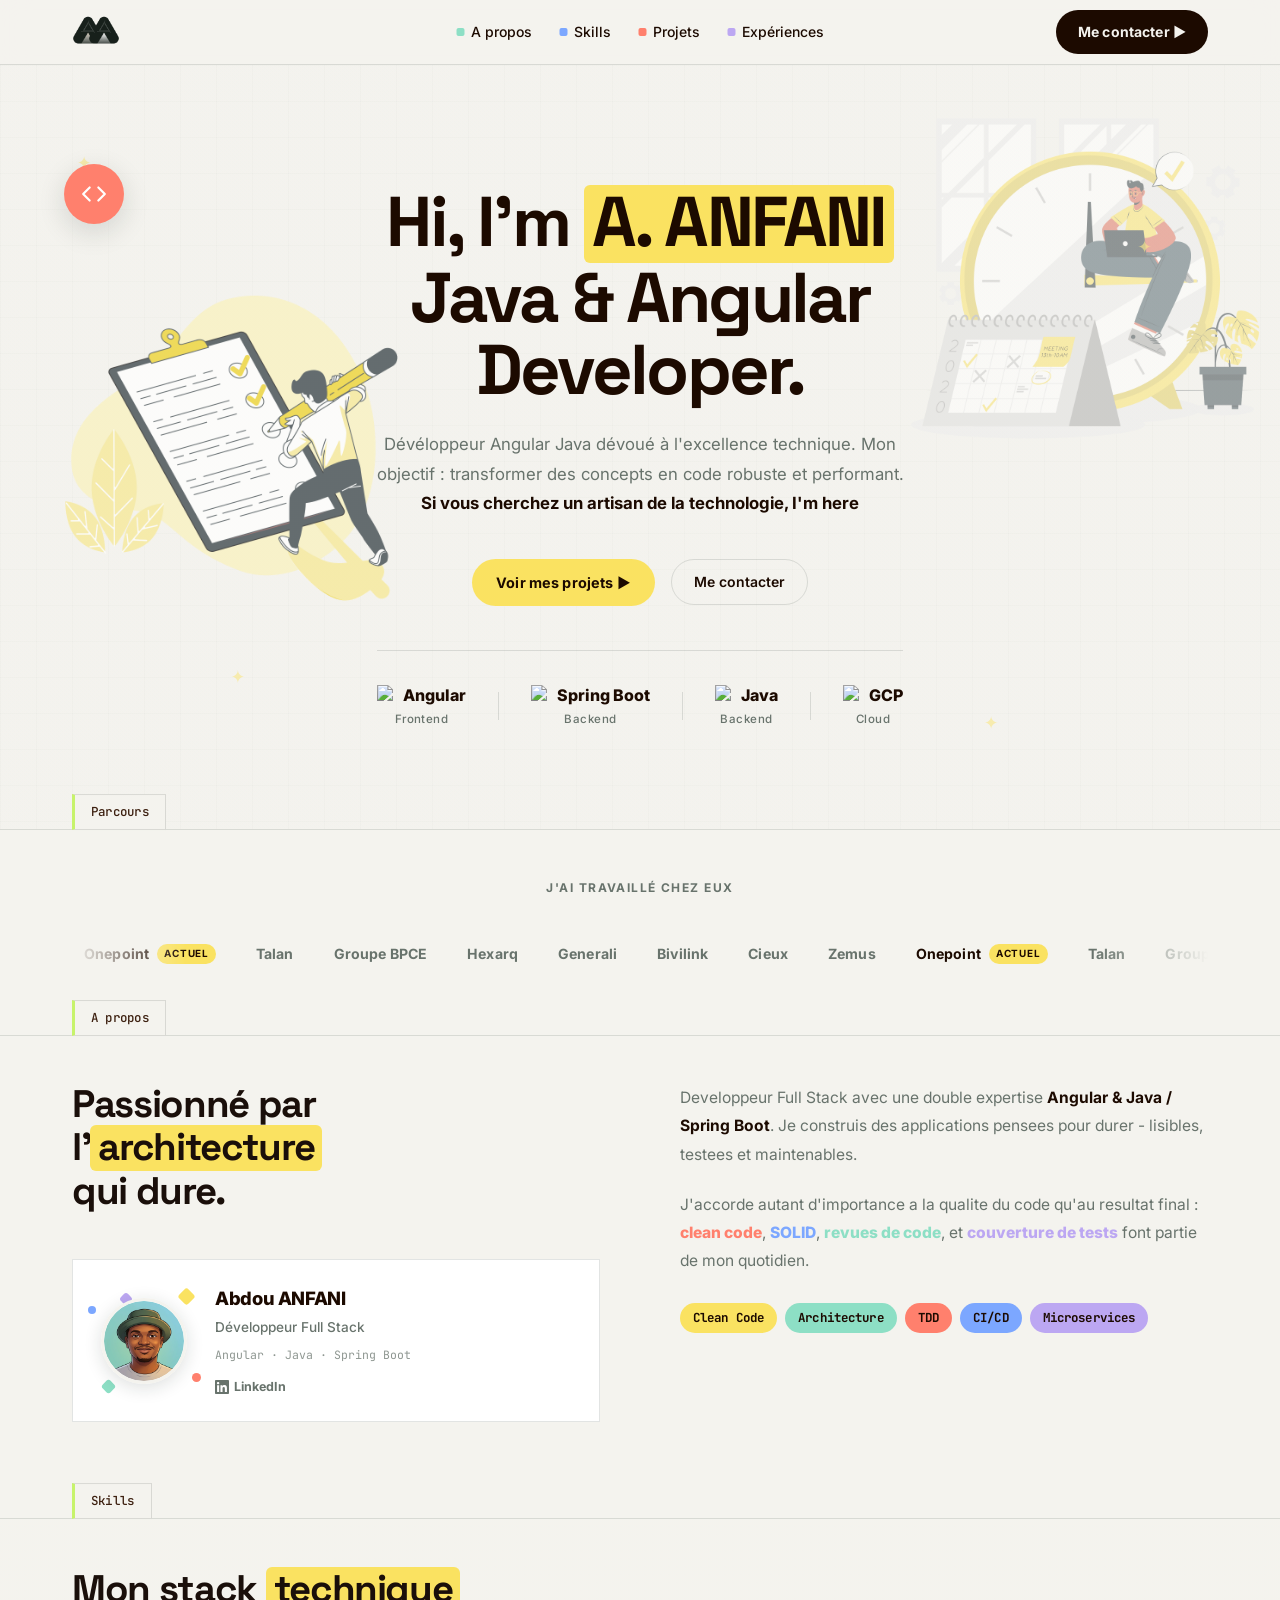
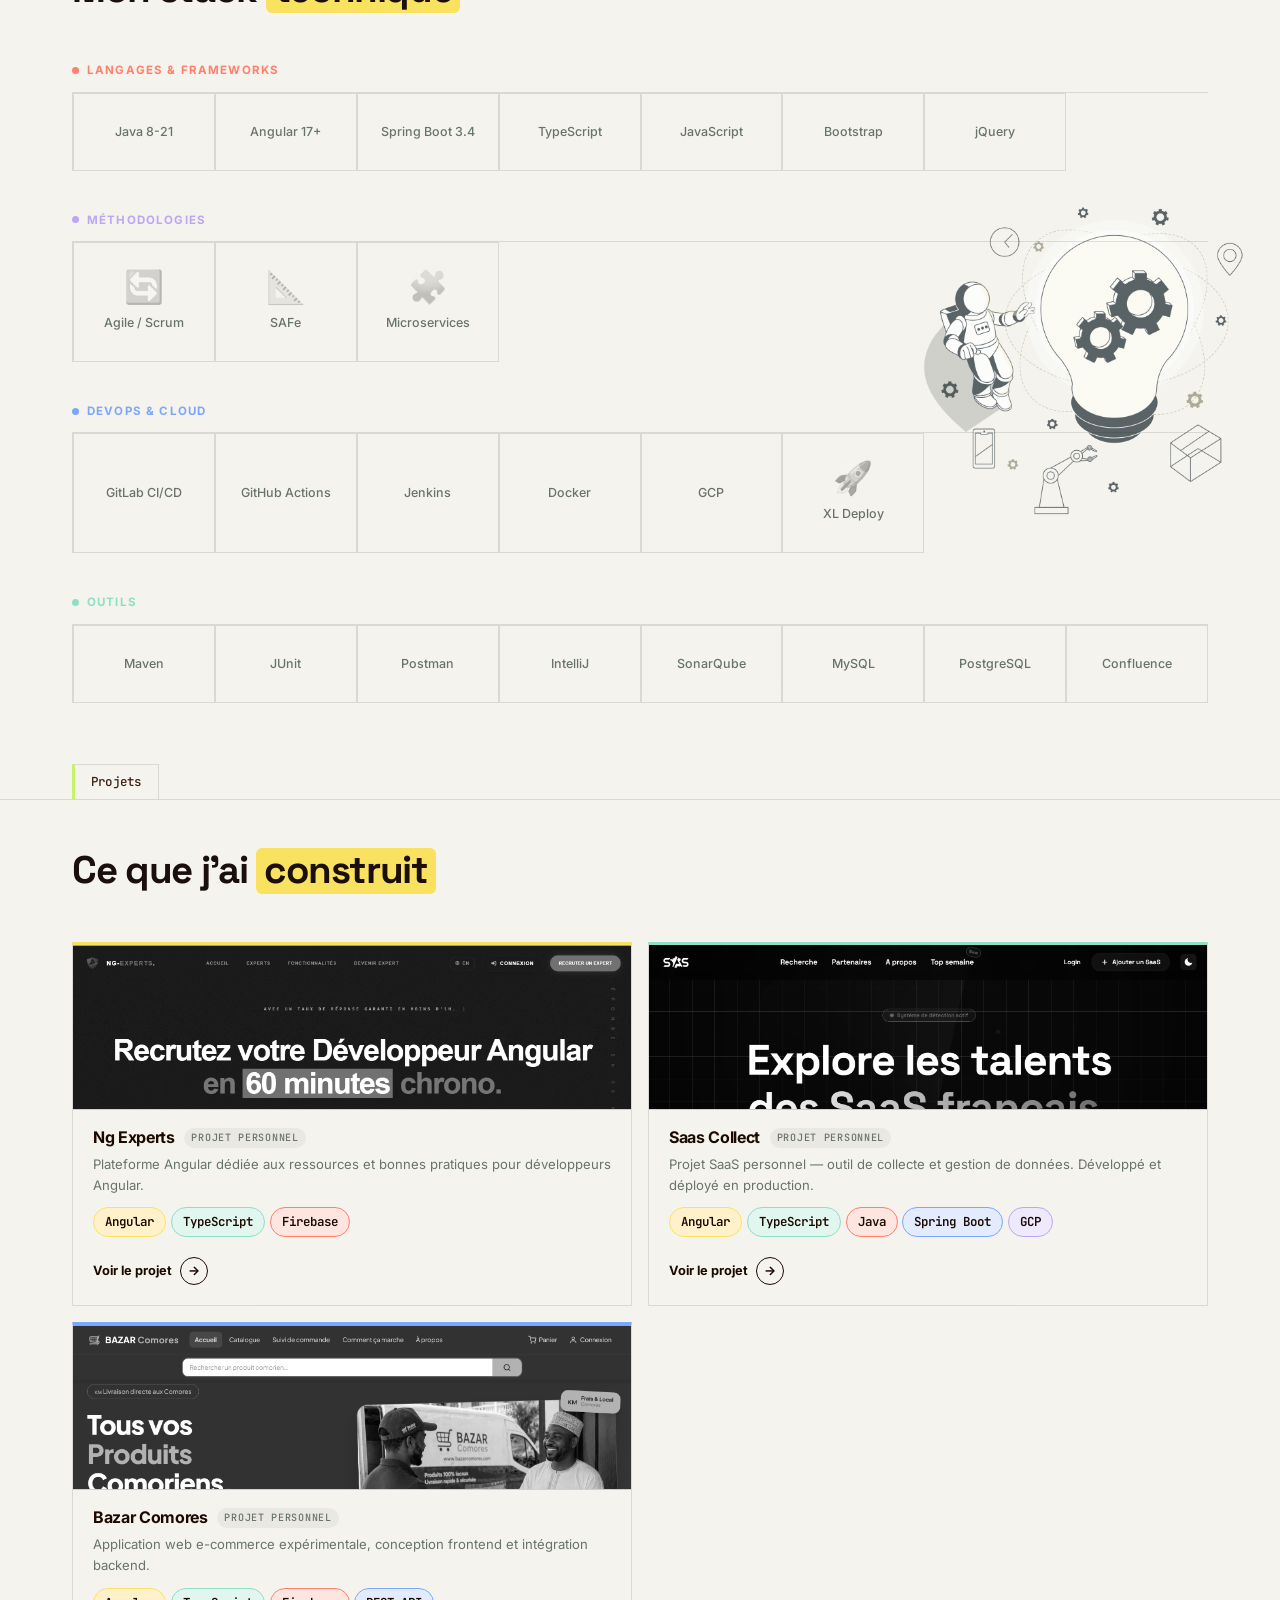
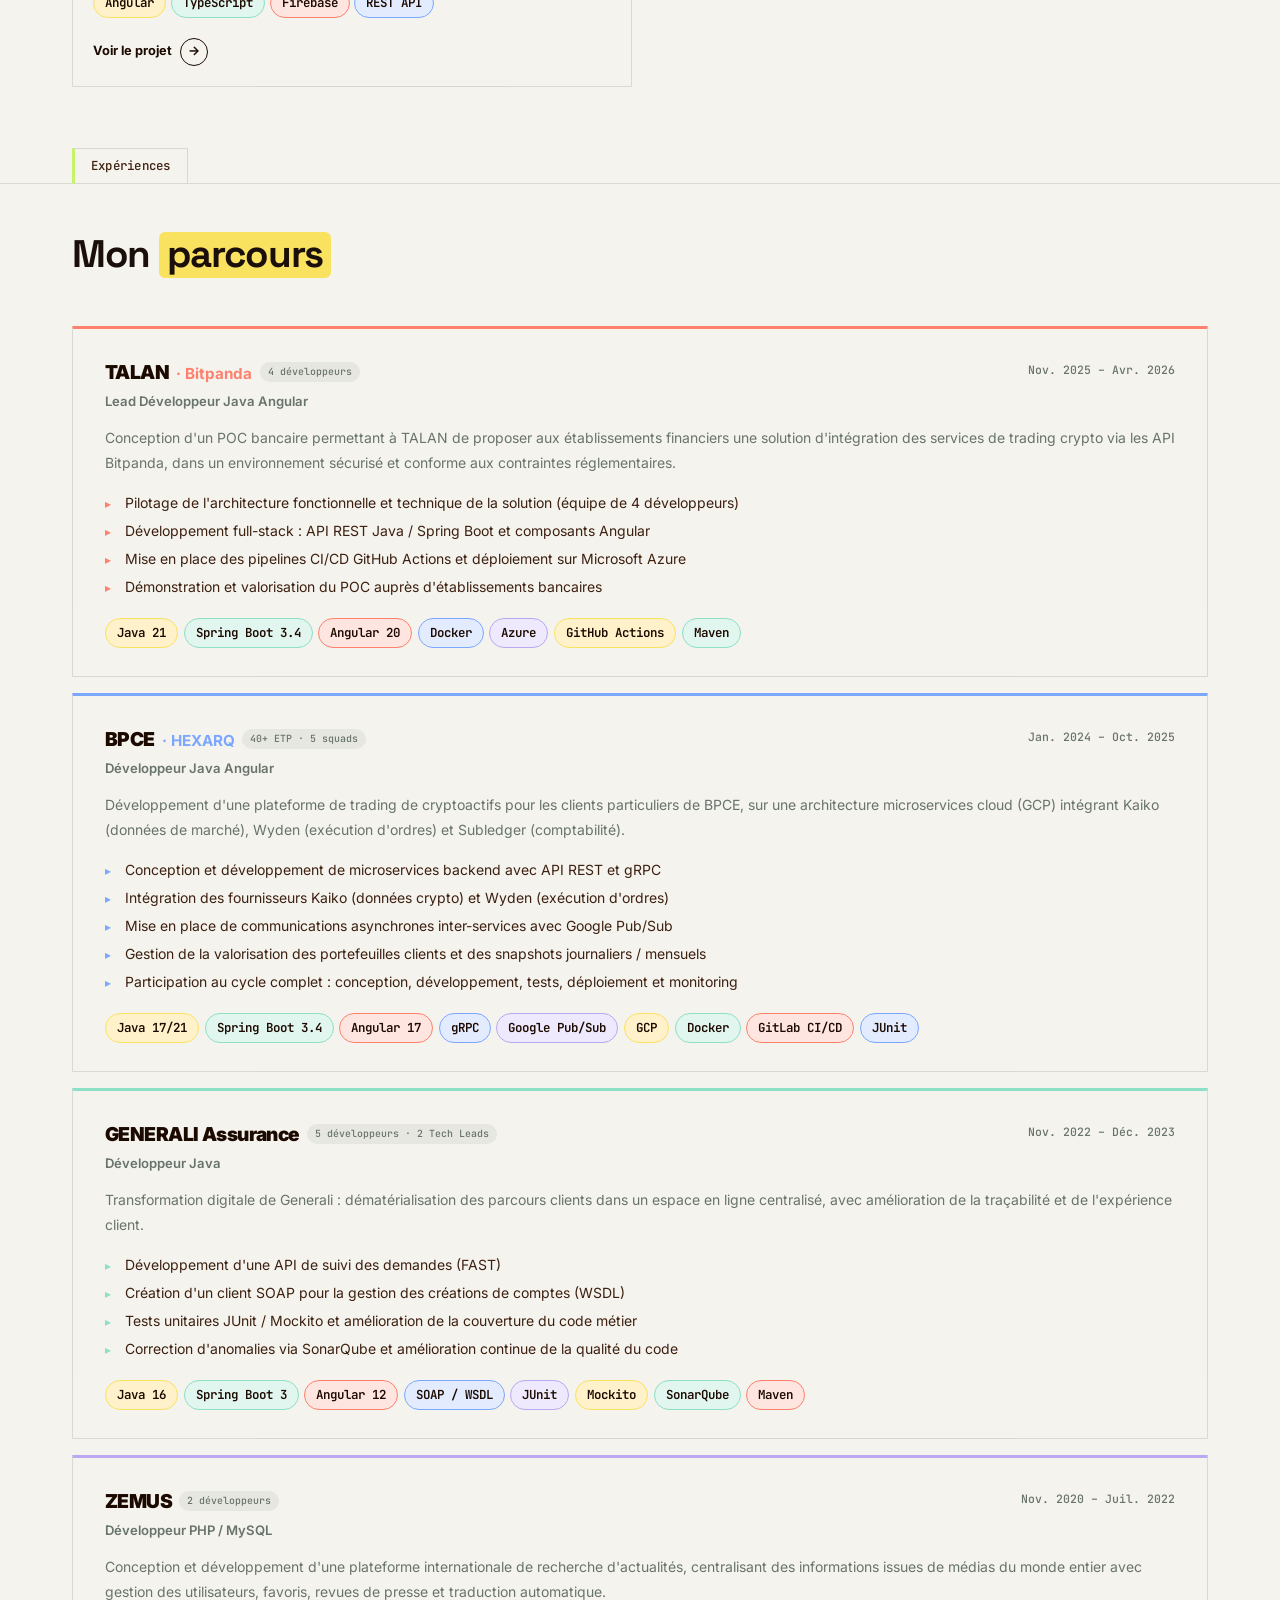
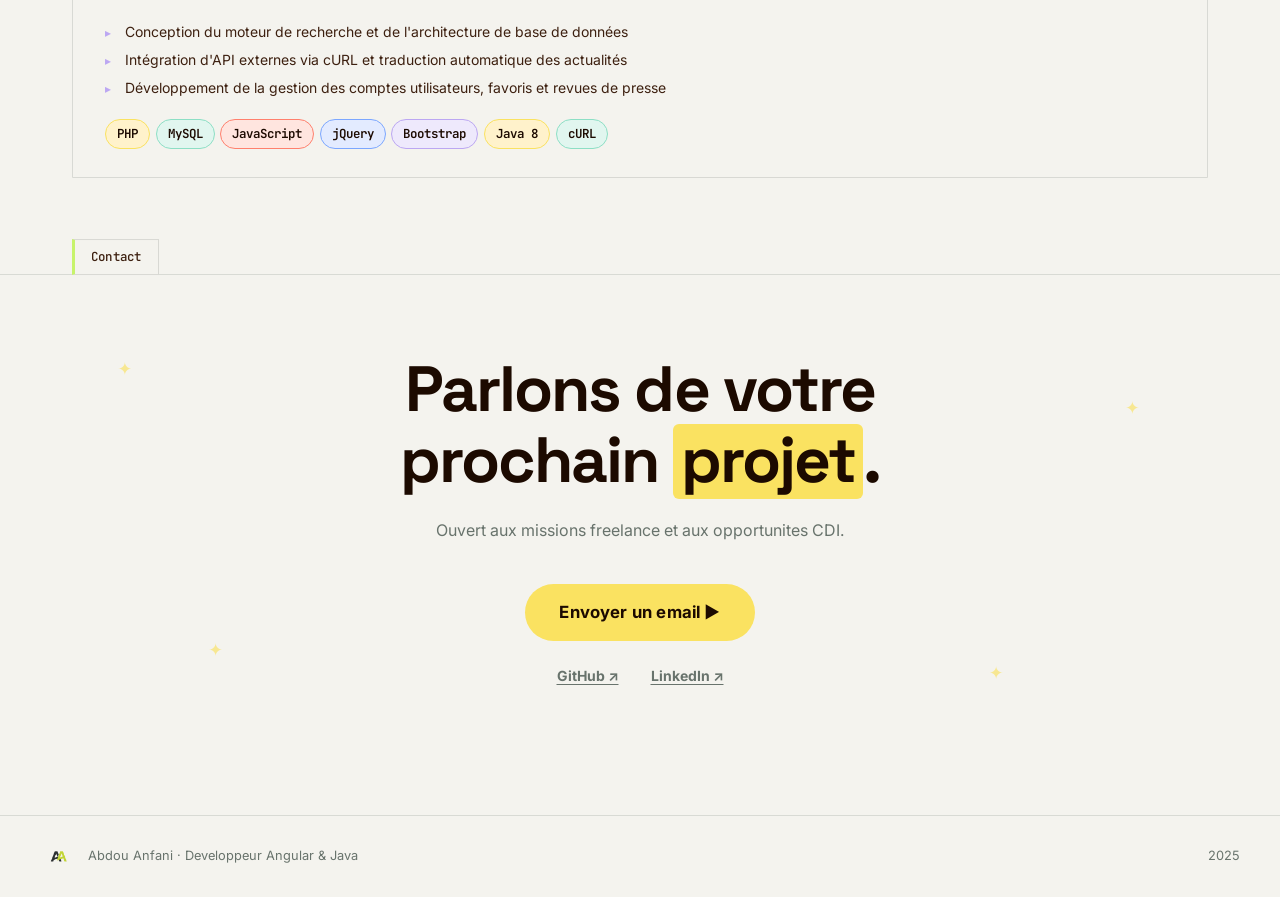
==== index.html @ e56b2817 "Initial commit" ====
﻿<!DOCTYPE html>
<html lang="fr">
<head>
  <meta charset="UTF-8" />
  <meta name="viewport" content="width=device-width, initial-scale=1.0" />
  <meta name="description" content="Abdou Anfani - Developpeur Full Stack Angular &amp; Java. Portfolio de projets et experiences." />
  <title>Abdou Anfani - Angular &amp; Java Developer</title>
  <link rel="preconnect" href="https://fonts.googleapis.com" />
  <link rel="preconnect" href="https://fonts.gstatic.com" crossorigin />
  <link href="https://fonts.googleapis.com/css2?family=Inter:wght@400;500;600;700&family=JetBrains+Mono:wght@400;500;700&family=Space+Grotesk:wght@400;500;600;700&display=swap" rel="stylesheet" />
  <link rel="stylesheet" href="src/styles.css" />
</head>
<body>

  <!-- PAGE LOADER -->
  <div id="page-loader" aria-hidden="true">
    <img src="assets/logo.png" alt="AA" class="loader-logo" />
    <div class="loader-bar"><span></span></div>
  </div>

  <!-- NAV -->
  <nav class="nav" id="nav">
    <div class="nav-inner">
      <a href="#hero" class="nav-logo" aria-label="Accueil">
        <img src="assets/logo.png" alt="AA" width="48" height="48" />
      </a>
      <ul class="nav-links">
        <li><span class="nav-dot" style="background:#8DDFC5"></span><a href="#about">A propos</a></li>
        <li><span class="nav-dot" style="background:#7CA7FF"></span><a href="#skills">Skills</a></li>
        <li><span class="nav-dot" style="background:#FF806D"></span><a href="#projects">Projets</a></li>
        <li><span class="nav-dot" style="background:#BCA7F2"></span><a href="#experience">Expériences</a></li>
      </ul>
      <a href="#contact" class="btn-dark nav-cta">Me contacter &#9654;</a>
    </div>
  </nav>

  <main>

    <!-- HERO -->
    <section class="hero" id="hero">
      <span class="diamond deco-d1">&#10022;</span>
      <span class="diamond deco-d2">&#10022;</span>
      <span class="diamond deco-d3">&#10022;</span>
      <span class="diamond deco-d4">&#10022;</span>

      <!-- Floating tech snippets -->
      <div class="hero-floats" aria-hidden="true">

        <div class="float-chip fc-pink fc-1">
          <svg viewBox="0 0 24 24" fill="none" stroke="currentColor" stroke-width="2" stroke-linecap="round" stroke-linejoin="round" aria-hidden="true"><polyline points="16 18 22 12 16 6"/><polyline points="8 6 2 12 8 18"/></svg>
        </div>

        <div class="float-chip fc-green fc-2">
          <svg viewBox="0 0 24 24" fill="none" stroke="currentColor" stroke-width="2" stroke-linecap="round" stroke-linejoin="round" aria-hidden="true"><rect x="2" y="2" width="20" height="8" rx="2"/><rect x="2" y="14" width="20" height="8" rx="2"/><line x1="6" y1="6" x2="6.01" y2="6"/><line x1="6" y1="18" x2="6.01" y2="18"/></svg>
        </div>

        <div class="float-chip fc-cyan fc-3">
          <svg viewBox="0 0 24 24" fill="none" stroke="currentColor" stroke-width="2" stroke-linecap="round" stroke-linejoin="round" aria-hidden="true"><path d="M18 10h-1.26A8 8 0 1 0 9 20h9a5 5 0 0 0 0-10z"/></svg>
        </div>

        <div class="float-chip fc-dark fc-4">
          <svg viewBox="0 0 24 24" fill="none" stroke="currentColor" stroke-width="2" stroke-linecap="round" stroke-linejoin="round" aria-hidden="true"><polyline points="4 17 10 11 4 5"/><line x1="12" y1="19" x2="20" y2="19"/></svg>
        </div>

        <div class="float-chip fc-peach fc-5">
          <svg viewBox="0 0 24 24" fill="none" stroke="currentColor" stroke-width="2" stroke-linecap="round" stroke-linejoin="round" aria-hidden="true"><ellipse cx="12" cy="5" rx="9" ry="3"/><path d="M21 12c0 1.66-4 3-9 3s-9-1.34-9-3"/><path d="M3 5v14c0 1.66 4 3 9 3s9-1.34 9-3V5"/></svg>
        </div>

        <div class="float-chip fc-yellow fc-6">
          <svg viewBox="0 0 24 24" fill="none" stroke="currentColor" stroke-width="2" stroke-linecap="round" stroke-linejoin="round" aria-hidden="true"><line x1="6" y1="3" x2="6" y2="15"/><circle cx="18" cy="6" r="3"/><circle cx="6" cy="18" r="3"/><path d="M18 9a9 9 0 0 1-9 9"/></svg>
        </div>

      </div>

      <div class="hero-inner">
        <div class="hero-text">
          <h1 class="hero-title">
            Hi, I'm <em class="highlight">A. ANFANI</em><br />
            Java & Angular Developer.
          </h1>
          <p class="hero-sub">
            Dévéloppeur Angular Java dévoué à l'excellence technique.
            Mon objectif : transformer des concepts en code robuste et performant.
            <strong>Si vous cherchez un artisan de la technologie, I'm here</strong>
          </p>
          <div class="hero-actions">
            <a href="#projects" class="btn-yellow">Voir mes projets &#9654;</a>
            <a href="#contact" class="btn-ghost">Me contacter</a>
          </div>
          <div class="hero-stats">
            <div class="stat">
              <span class="stat-num">
                <img src="https://cdn.jsdelivr.net/gh/devicons/devicon@latest/icons/angular/angular-original.svg" class="stat-icon" alt="Angular" />
                Angular
              </span>
              <span class="stat-label">Frontend</span>
            </div>
            <div class="stat-sep"></div>
            <div class="stat">
              <span class="stat-num">
                <img src="https://cdn.jsdelivr.net/gh/devicons/devicon@latest/icons/spring/spring-original.svg" class="stat-icon" alt="Spring Boot" />
                Spring Boot
              </span>
              <span class="stat-label">Backend</span>
            </div>
            <div class="stat-sep"></div>
            <div class="stat">
              <span class="stat-num">
                <img src="https://cdn.jsdelivr.net/gh/devicons/devicon@latest/icons/java/java-original.svg" class="stat-icon" alt="Java" />
                Java
              </span>
              <span class="stat-label">Backend</span>
            </div>
            <div class="stat-sep"></div>
            <div class="stat">
              <span class="stat-num">
                <img src="https://cdn.jsdelivr.net/gh/devicons/devicon@latest/icons/googlecloud/googlecloud-original.svg" class="stat-icon" alt="GCP" />
                GCP
              </span>
              <span class="stat-label">Cloud</span>
            </div>
          </div>
        </div>
      </div>
    </section>

    <!-- COMPANIES -->
    <section class="section companies-section" id="companies">
      <div class="section-inner">
        <div class="section-tab">Parcours</div>
        <p class="companies-label">J&apos;ai travaill&eacute; chez eux</p>
        <div class="marquee-track">
          <div class="marquee-inner">
            <!-- set 1 -->
            <a href="https://www.groupeonepoint.com/fr/" target="_blank" rel="noopener" class="company-logo-item company-current">
              <img src="https://t3.gstatic.com/faviconV2?client=SOCIAL&type=FAVICON&fallback_opts=TYPE,SIZE,URL&url=https://groupeonepoint.com&size=64" alt="" class="company-favicon" onerror="this.style.display='none'" />
              <span>Onepoint</span>
              <span class="company-badge">Actuel</span>
            </a>
            <a href="https://www.talan.com/" target="_blank" rel="noopener" class="company-logo-item">
              <img src="https://t3.gstatic.com/faviconV2?client=SOCIAL&type=FAVICON&fallback_opts=TYPE,SIZE,URL&url=https://talan.com&size=64" alt="" class="company-favicon" onerror="this.style.display='none'" />
              <span>Talan</span>
            </a>
            <a href="https://www.groupebpce.com/" target="_blank" rel="noopener" class="company-logo-item">
              <img src="https://t3.gstatic.com/faviconV2?client=SOCIAL&type=FAVICON&fallback_opts=TYPE,SIZE,URL&url=https://groupebpce.com&size=64" alt="" class="company-favicon" onerror="this.style.display='none'" />
              <span>Groupe BPCE</span>
            </a>
            <a href="https://www.hexarq.com/" target="_blank" rel="noopener" class="company-logo-item">
              <img src="https://t3.gstatic.com/faviconV2?client=SOCIAL&type=FAVICON&fallback_opts=TYPE,SIZE,URL&url=https://hexarq.com&size=64" alt="" class="company-favicon" onerror="this.style.display='none'" />
              <span>Hexarq</span>
            </a>
            <a href="https://www.generali.fr/" target="_blank" rel="noopener" class="company-logo-item">
              <img src="https://t3.gstatic.com/faviconV2?client=SOCIAL&type=FAVICON&fallback_opts=TYPE,SIZE,URL&url=https://generali.fr&size=64" alt="" class="company-favicon" onerror="this.style.display='none'" />
              <span>Generali</span>
            </a>
            <a href="https://www.bivilink.com/" target="_blank" rel="noopener" class="company-logo-item">
              <img src="https://t3.gstatic.com/faviconV2?client=SOCIAL&type=FAVICON&fallback_opts=TYPE,SIZE,URL&url=https://bivilink.com&size=64" alt="" class="company-favicon" onerror="this.style.display='none'" />
              <span>Bivilink</span>
            </a>
            <a href="https://www.cieux.org/" target="_blank" rel="noopener" class="company-logo-item">
              <img src="https://t3.gstatic.com/faviconV2?client=SOCIAL&type=FAVICON&fallback_opts=TYPE,SIZE,URL&url=https://cieux.org&size=64" alt="" class="company-favicon" onerror="this.style.display='none'" />
              <span>Cieux</span>
            </a>
            <a href="https://www.zemus.fr/" target="_blank" rel="noopener" class="company-logo-item">
              <img src="https://t3.gstatic.com/faviconV2?client=SOCIAL&type=FAVICON&fallback_opts=TYPE,SIZE,URL&url=https://zemus.fr&size=64" alt="" class="company-favicon" onerror="this.style.display='none'" />
              <span>Zemus</span>
            </a>
            <!-- set 2 (duplicate for seamless loop) -->
            <a href="https://www.groupeonepoint.com/fr/" target="_blank" rel="noopener" class="company-logo-item company-current" aria-hidden="true">
              <img src="https://t3.gstatic.com/faviconV2?client=SOCIAL&type=FAVICON&fallback_opts=TYPE,SIZE,URL&url=https://groupeonepoint.com&size=64" alt="" class="company-favicon" onerror="this.style.display='none'" />
              <span>Onepoint</span>
              <span class="company-badge">Actuel</span>
            </a>
            <a href="https://www.talan.com/" target="_blank" rel="noopener" class="company-logo-item" aria-hidden="true">
              <img src="https://t3.gstatic.com/faviconV2?client=SOCIAL&type=FAVICON&fallback_opts=TYPE,SIZE,URL&url=https://talan.com&size=64" alt="" class="company-favicon" onerror="this.style.display='none'" />
              <span>Talan</span>
            </a>
            <a href="https://www.groupebpce.com/" target="_blank" rel="noopener" class="company-logo-item" aria-hidden="true">
              <img src="https://t3.gstatic.com/faviconV2?client=SOCIAL&type=FAVICON&fallback_opts=TYPE,SIZE,URL&url=https://groupebpce.com&size=64" alt="" class="company-favicon" onerror="this.style.display='none'" />
              <span>Groupe BPCE</span>
            </a>
            <a href="https://www.hexarq.com/" target="_blank" rel="noopener" class="company-logo-item" aria-hidden="true">
              <img src="https://t3.gstatic.com/faviconV2?client=SOCIAL&type=FAVICON&fallback_opts=TYPE,SIZE,URL&url=https://hexarq.com&size=64" alt="" class="company-favicon" onerror="this.style.display='none'" />
              <span>Hexarq</span>
            </a>
            <a href="https://www.generali.fr/" target="_blank" rel="noopener" class="company-logo-item" aria-hidden="true">
              <img src="https://t3.gstatic.com/faviconV2?client=SOCIAL&type=FAVICON&fallback_opts=TYPE,SIZE,URL&url=https://generali.fr&size=64" alt="" class="company-favicon" onerror="this.style.display='none'" />
              <span>Generali</span>
            </a>
            <a href="https://www.bivilink.com/" target="_blank" rel="noopener" class="company-logo-item" aria-hidden="true">
              <img src="https://t3.gstatic.com/faviconV2?client=SOCIAL&type=FAVICON&fallback_opts=TYPE,SIZE,URL&url=https://bivilink.com&size=64" alt="" class="company-favicon" onerror="this.style.display='none'" />
              <span>Bivilink</span>
            </a>
            <a href="https://www.cieux.org/" target="_blank" rel="noopener" class="company-logo-item" aria-hidden="true">
              <img src="https://t3.gstatic.com/faviconV2?client=SOCIAL&type=FAVICON&fallback_opts=TYPE,SIZE,URL&url=https://cieux.org&size=64" alt="" class="company-favicon" onerror="this.style.display='none'" />
              <span>Cieux</span>
            </a>
            <a href="https://www.zemus.fr/" target="_blank" rel="noopener" class="company-logo-item" aria-hidden="true">
              <img src="https://t3.gstatic.com/faviconV2?client=SOCIAL&type=FAVICON&fallback_opts=TYPE,SIZE,URL&url=https://zemus.fr&size=64" alt="" class="company-favicon" onerror="this.style.display='none'" />
              <span>Zemus</span>
            </a>
          </div>
        </div>
      </div>
    </section>

    <!-- ABOUT -->
    <section class="section about-section" id="about">
      <div class="section-inner">
        <div class="section-tab">A propos</div>
        <div class="about-layout">
          <div class="about-left">
            <h2 class="section-title">
              Passionné par<br />
              l'<em class="highlight">architecture</em><br />
              qui dure.
            </h2>
            <div class="about-profile-card">
              <div class="about-avatar-wrap">
                <img src="assets/moi.png" alt="Abdou ANFANI" class="about-avatar" />
                <span class="apc-shape apc-s1"></span>
                <span class="apc-shape apc-s2"></span>
                <span class="apc-shape apc-s3"></span>
                <span class="apc-shape apc-s4"></span>
                <span class="apc-shape apc-s5"></span>
              </div>
              <div class="about-profile-info">
                <div class="about-profile-name">Abdou ANFANI</div>
                <div class="about-profile-role">Développeur Full Stack</div>
                <div class="about-profile-stack">Angular · Java · Spring Boot</div>
                <a href="https://www.linkedin.com/in/abdouanfani/" target="_blank" rel="noopener noreferrer" class="about-linkedin">
                  <svg xmlns="http://www.w3.org/2000/svg" viewBox="0 0 24 24" fill="currentColor" width="14" height="14" aria-hidden="true"><path d="M20.447 20.452h-3.554v-5.569c0-1.328-.027-3.037-1.852-3.037-1.853 0-2.136 1.445-2.136 2.939v5.667H9.351V9h3.414v1.561h.046c.477-.9 1.637-1.85 3.37-1.85 3.601 0 4.267 2.37 4.267 5.455v6.286zM5.337 7.433c-1.144 0-2.063-.926-2.063-2.065 0-1.138.92-2.063 2.063-2.063 1.14 0 2.064.925 2.064 2.063 0 1.139-.925 2.065-2.064 2.065zm1.782 13.019H3.555V9h3.564v11.452zM22.225 0H1.771C.792 0 0 .774 0 1.729v20.542C0 23.227.792 24 1.771 24h20.451C23.2 24 24 23.227 24 22.271V1.729C24 .774 23.2 0 22.222 0h.003z"/></svg>
                  LinkedIn
                </a>
              </div>
            </div>
          </div>
          <div class="about-right">
            <p>
              Developpeur Full Stack avec une double expertise <strong>Angular &amp; Java / Spring Boot</strong>.
              Je construis des applications pensees pour durer - lisibles, testees et maintenables.
            </p>
            <p>
              J'accorde autant d'importance a la qualite du code qu'au resultat final :
              <strong class="kw kw-pink">clean code</strong>,
              <strong class="kw kw-teal">SOLID</strong>,
              <strong class="kw kw-green">revues de code</strong>,
              et <strong class="kw kw-purple">couverture de tests</strong>
              font partie de mon quotidien.
            </p>
            <div class="about-tags">
              <span class="pill pill-yellow">Clean Code</span>
              <span class="pill pill-green">Architecture</span>
              <span class="pill pill-pink">TDD</span>
              <span class="pill pill-teal">CI/CD</span>
              <span class="pill pill-purple">Microservices</span>
            </div>
          </div>
        </div>
      </div>
    </section>

    <!-- SKILLS -->
    <section class="section skills-section" id="skills">
      <div class="section-inner">
        <div class="section-tab">Skills</div>
        <h2 class="section-title">Mon stack <em class="highlight">technique</em></h2>
        <div id="skills-grid" class="skills-grid">
          <!-- rendered by JS -->
        </div>
      </div>
    </section>

    <!-- PROJECTS -->
    <section class="section projects-section" id="projects">
      <div class="section-inner">
        <div class="section-tab">Projets</div>
        <h2 class="section-title">Ce que j'ai <em class="highlight">construit</em></h2>
        <div id="projects-grid" class="projects-grid">
          <!-- rendered by JS -->
        </div>
      </div>
    </section>

    <!-- EXPERIENCE -->
    <section class="section experience-section" id="experience">
      <div class="section-inner">
        <div class="section-tab">Expériences</div>
        <h2 class="section-title">Mon <em class="highlight">parcours</em></h2>
        <div id="experience-list" class="experience-list">
          <!-- rendered by JS -->
        </div>
      </div>
    </section>

    <!-- CONTACT -->
    <section class="section contact-section" id="contact">
      <div class="section-inner">
        <div class="section-tab">Contact</div>
        <div class="contact-inner">
          <span class="diamond cdeco-d1">&#10022;</span>
          <span class="diamond cdeco-d2">&#10022;</span>
          <span class="diamond cdeco-d3">&#10022;</span>
          <span class="diamond cdeco-d4">&#10022;</span>
          <h2 class="contact-title">
            Parlons de votre<br />
            prochain <em class="highlight">projet</em>.
          </h2>
          <p class="contact-sub">
            Ouvert aux missions freelance et aux opportunites CDI.
          </p>
          <a href="mailto:[votre@email.com]" class="btn-yellow btn-large">
            Envoyer un email &#9654;
          </a>
          <div class="contact-links">
            <a href="https://github.com/" target="_blank" rel="noopener noreferrer">GitHub &#8599;</a>
            <a href="https://linkedin.com/in/" target="_blank" rel="noopener noreferrer">LinkedIn &#8599;</a>
          </div>
        </div>
      </div>
    </section>

  </main>

  <!-- FOOTER -->
  <footer class="footer">
    <div class="footer-inner">
      <img src="assets/logoAA.png" alt="AA" width="36" height="36" />
      <span>Abdou Anfani &middot; Developpeur Angular &amp; Java</span>
      <span class="footer-year">2025</span>
    </div>
  </footer>

  <script src="src/main.js"></script>
</body>
</html>
---- src/styles.css ----
/* ============================================================
   PAGE LOADER
   ============================================================ */
#page-loader {
  position: fixed;
  inset: 0;
  background: #F4F3EE;
  display: flex;
  flex-direction: column;
  align-items: center;
  justify-content: center;
  gap: 2.5rem;
  z-index: 9999;
  transition: opacity 0.55s ease, visibility 0.55s ease;
}

#page-loader.hidden {
  opacity: 0;
  visibility: hidden;
  pointer-events: none;
}

.loader-logo {
  width: 80px;
  height: 80px;
  border-radius: 18px;
  animation: loaderPulse 1.4s ease-in-out infinite;
}

.loader-bar {
  width: 52px;
  height: 3px;
  background: rgba(23, 33, 27, 0.10);
  border-radius: 100px;
  overflow: hidden;
}

.loader-bar span {
  display: block;
  width: 50%;
  height: 100%;
  background: #FAE261;
  border-radius: 100px;
  animation: loaderSlide 1s ease-in-out infinite;
}

@keyframes loaderPulse {
  0%, 100% { transform: scale(1);    opacity: 1; }
  50%       { transform: scale(0.9); opacity: 0.6; }
}

@keyframes loaderSlide {
  0%   { transform: translateX(-100%); }
  100% { transform: translateX(300%); }
}

/* ============================================================
   DESIGN TOKENS
   ============================================================ */
:root {
  /* Base */
  --bg:            #F4F3EE;
  --bg-secondary:  #E9E8E2;
  --card:          #FFFFFF;

  /* Typography */
  /*
 --dark:          #17211B;
 --dark-mid:      #344039; */
  --dark:        #1C0A00;
  --dark-mid:    #3D2010;
 --text-mid:      #68736C;

 /* Brand */
  --primary:       #17211B;
  --accent:        #C7F36B;

  /* Accent palette (legacy names remapped to new hues) */
  --yellow:        #FAE261;
  --green:         #8DDFC5;
  --pink:          #FF806D;
  --teal:          #7CA7FF;
  --purple:        #BCA7F2;
  --orange:        #FFD66B;

  /* Creative accents */
  --blue:          #7CA7FF;
  --coral:         #FF806D;
  --lavender:      #BCA7F2;
  --mint:          #8DDFC5;
  --yellow-warm:   #FFD66B;

  /* Soft backgrounds */
  --blue-soft:     #E3EBFF;
  --coral-soft:    #FFE5DF;
  --lavender-soft: #EEE9FC;
  --mint-soft:     #E1F6EF;
  --yellow-soft:   #FFF2CB;

  --radius:        1px;
  --radius-sm:     8px;
  --radius-pill:   100px;

  --border:        rgba(23, 33, 27, 0.12);
  --shadow:        0 4px 20px rgba(23, 33, 27, 0.06);
  --shadow-lg:     0 16px 50px rgba(23, 33, 27, 0.12);

  --font-heading: 'Space Grotesk', system-ui, sans-serif;
  --font:          'Inter', system-ui, sans-serif;
  --mono:          'JetBrains Mono', 'Courier New', monospace;
}

/* ============================================================
   RESET
   ============================================================ */
*, *::before, *::after { box-sizing: border-box; margin: 0; padding: 0; }
html { scroll-behavior: smooth; }
ul   { list-style: none; }
a    { color: inherit; text-decoration: none; }
img  { display: block; max-width: 100%; }

body {
  font-family: var(--font);
  color: var(--dark);
  background-color: var(--bg);
  line-height: 1.6;
  overflow-x: hidden;
  -webkit-font-smoothing: antialiased;
}

/* ============================================================
   TYPOGRAPHY — FONT ROLES
   ============================================================ */
h1, h2, h3, h4, h5, h6 { font-family: var(--font-heading); }

code, kbd, pre, samp,
.section-tab, .pill, .skill-name, .tag,
.exp-tech, .project-tech { font-family: var(--mono); }

/* ============================================================
   TYPOGRAPHY HELPERS
   ============================================================ */
.highlight {
  font-style: normal;
  font-weight: 900;
  background: var(--yellow);
  padding: 2px 8px 4px;
  border-radius: 6px;
  display: inline-block;
  position: relative;
  cursor: default;
}

.hero-title .highlight::after {
  content: '';
  position: absolute;
  bottom: calc(100% + 14px);
  left: 50%;
  transform: translateX(-50%) translateY(12px);
  width: 75px;
  height: 75px;
  background-image: url('../assets/moi.png');
  background-size: cover;
  background-repeat: no-repeat;
  background-position: center;
  border-radius: 50%;
  opacity: 0;
  pointer-events: none;
  transition: opacity 0.3s ease, transform 0.3s ease;
  z-index: 100;
  box-shadow: 0 8px 24px rgba(23,33,27,0.18);
}

.hero-title .highlight:hover::after {
  opacity: 1;
  transform: translateX(-50%) translateY(0);
}

/* ============================================================
   BUTTONS
   ============================================================ */
.btn-dark {
  display: inline-flex;
  align-items: center;
  gap: 6px;
  background: var(--dark);
  color: var(--bg);
  font-family: var(--font);
  font-weight: 700;
  font-size: 0.875rem;
  padding: 11px 22px;
  border-radius: var(--radius-pill);
  border: none;
  cursor: pointer;
  transition: background 0.18s ease, transform 0.18s ease;
  white-space: nowrap;
  letter-spacing: 0.01em;
}
.btn-dark:hover { background: var(--dark-mid); transform: translateY(-1px); }
.btn-dark.btn-large { font-size: 1rem; padding: 14px 32px; }

.btn-ghost {
  display: inline-flex;
  align-items: center;
  gap: 6px;
  background: transparent;
  color: var(--dark);
  font-family: var(--font);
  font-weight: 600;
  font-size: 0.875rem;
  padding: 11px 22px;
  border-radius: var(--radius-pill);
  border: 1.5px solid var(--border);
  cursor: pointer;
  transition: border-color 0.18s ease, transform 0.18s ease;
}
.btn-ghost:hover { border-color: var(--dark); transform: translateY(-1px); }

.btn-yellow {
  display: inline-flex;
  align-items: center;
  gap: 6px;
  background: var(--yellow);
  color: var(--dark);
  font-family: var(--font);
  font-weight: 700;
  font-style: normal;
  font-size: 0.9rem;
  padding: 12px 24px;
  border-radius: var(--radius-pill);
  border: none;
  cursor: pointer;
  transition: filter 0.15s ease, transform 0.18s ease;
  white-space: nowrap;
  letter-spacing: 0.01em;
}
.btn-yellow:hover { filter: brightness(0.93); transform: translateY(-1px); }
.btn-yellow.btn-large { font-size: 1.05rem; padding: 15px 34px; }

/* ============================================================
   PILLS (tags)
   ============================================================ */
.pill {
  display: inline-block;
  font-size: 0.78rem;
  font-weight: 700;
  padding: 5px 13px;
  border-radius: var(--radius-pill);
  letter-spacing: 0.01em;
}
.pill-yellow  { background: var(--yellow); color: var(--dark); }
.pill-green   { background: var(--green);  color: var(--dark); }
.pill-pink    { background: var(--pink);   color: var(--dark); }
.pill-teal    { background: var(--teal);   color: var(--dark); }
.pill-purple  { background: var(--purple); color: var(--dark); }
.pill-orange  { background: var(--orange); color: var(--dark); }

/* small tech tags */
.skill-tag {
  display: inline-block;
  font-size: 0.78rem;
  font-weight: 600;
  padding: 4px 11px;
  border-radius: var(--radius-pill);
  background: rgba(23, 33, 27, 0.06);
  color: var(--dark);
  border: 1px solid transparent;
  transition: opacity 0.15s;
}
.skill-tag:hover { opacity: 0.75; }

.skill-tag:nth-child(5n+1) { background: var(--yellow-soft);    border-color: var(--yellow); }
.skill-tag:nth-child(5n+2) { background: var(--mint-soft);      border-color: var(--mint); }
.skill-tag:nth-child(5n+3) { background: var(--coral-soft);     border-color: var(--coral); }
.skill-tag:nth-child(5n+4) { background: var(--blue-soft);      border-color: var(--blue); }
.skill-tag:nth-child(5n+5) { background: var(--lavender-soft);  border-color: var(--lavender); }

.skill-item {
  display: inline-flex;
  align-items: center;
  gap: 7px;
  padding: 6px 13px 6px 9px;
  background: var(--bg);
  border: 1px solid var(--border);
  border-radius: var(--radius-pill);
  font-size: 0.82rem;
  font-weight: 600;
  color: var(--dark);
  white-space: nowrap;
  transition: transform 0.15s ease, box-shadow 0.15s ease, background 0.15s ease;
  cursor: default;
}
.skill-item:hover {
  transform: translateY(-2px);
  box-shadow: 0 4px 14px rgba(23,33,27,0.10);
  background: var(--card);
}
.skill-item img {
  width: 20px;
  height: 20px;
  display: block;
  flex-shrink: 0;
}
.skill-emoji {
  font-size: 1rem;
  line-height: 1;
}

/* ============================================================
   DIAMOND DECORATORS
   ============================================================ */
.diamond {
  position: absolute;
  color: var(--yellow);
  font-size: 1.1rem;
  opacity: 0.65;
  pointer-events: none;
  animation: diamondPulse 3s ease-in-out infinite;
}
.diamond:nth-child(2) { animation-delay: 0.6s; }
.diamond:nth-child(3) { animation-delay: 1.2s; }
.diamond:nth-child(4) { animation-delay: 1.8s; }

@keyframes diamondPulse {
  0%, 100% { opacity: 0.45; transform: scale(1); }
  50%       { opacity: 0.85; transform: scale(1.25); }
}

/* HERO diamonds */
.deco-d1 { top: 11%;  left: 6%; }
.deco-d2 { top: 22%;  right: 10%; }
.deco-d3 { bottom: 18%; left: 18%; }
.deco-d4 { bottom: 12%; right: 22%; }

/* CONTACT diamonds */
.cdeco-d1 { top: 8%;   left: 4%; }
.cdeco-d2 { top: 18%;  right: 6%; }
.cdeco-d3 { bottom: 14%; left: 12%; }
.cdeco-d4 { bottom: 8%;  right: 18%; }

/* ============================================================
   NAVIGATION
   ============================================================ */
.nav {
  position: sticky;
  top: 0;
  z-index: 200;
  background: rgba(244, 243, 238, 0.85);
  backdrop-filter: blur(14px);
  -webkit-backdrop-filter: blur(14px);
  border-bottom: 1px solid var(--border);
}

.nav-inner {
  max-width: 1200px;
  margin: 0 auto;
  padding: 0 2rem;
  height: 64px;
  display: flex;
  align-items: center;
  justify-content: space-between;
  position: relative;
}

.nav-logo img {
  border-radius: 9px;
}

.nav-links {
  display: flex;
  align-items: center;
  gap: 1.75rem;
  position: absolute;
  left: 50%;
  transform: translateX(-50%);
}
.nav-links li {
  display: flex;
  align-items: center;
  gap: 6px;
}
.nav-dot {
  display: inline-block;
  width: 8px;
  height: 8px;
  border-radius: 2px;
  flex-shrink: 0;
}
.nav-links a {
  font-size: 0.875rem;
  font-weight: 500;
  color: var(--dark);
  transition: opacity 0.15s;
}
.nav-links a:hover  { opacity: 0.55; }
.nav-links a.active { opacity: 1; font-weight: 700; }

/* ============================================================
   SECTION BASE
   ============================================================ */
.section-inner {
  max-width: 1200px;
  margin: 0 auto;
  padding: 3rem 2rem 0;
  position: relative;
}

.section {
  padding-bottom: 96px;
  border-top: 1px solid var(--border);
}

/* Section tab — floats above the section border line */
.section-tab {
  display: inline-block;
  font-family: var(--mono);
  font-size: 0.78rem;
  font-weight: 500;
  color: var(--dark-mid);
  border: 1px solid var(--border);
  border-left: 3px solid var(--accent);
  padding: 7px 16px;
  background: var(--bg);
  position: absolute;
  top: 0;
  left: 2rem;
  transform: translateY(-100%);
  z-index: 1;
  letter-spacing: 0.02em;
}

.section-title {
  font-size: clamp(1.6rem, 3vw, 2.4rem);
  font-weight: 900;
  line-height: 1.05;
  letter-spacing: -0.035em;
  color: #1A0F0A;
  margin-bottom: 3rem;
}

/* ============================================================
   HERO
   ============================================================ */
.hero {
  position: relative;
  padding: 120px 0 100px;
  overflow: hidden;
  background-image:
    linear-gradient(rgba(23, 33, 27, 0.028) 1px, transparent 1px),
    linear-gradient(90deg, rgba(23, 33, 27, 0.028) 1px, transparent 1px);
  background-size: 36px 36px, 36px 36px;
  background-position: 0 0, 0 0;
  background-repeat: repeat, repeat;
}

.hero::before {
  content: '';
  position: absolute;
  inset: 0;
  pointer-events: none;
  z-index: 0;
  background-image:
    linear-gradient(rgba(244, 243, 238, 0.3), rgba(244, 243, 238, 0.3)),
    url('../assets/illustration.png');
  background-size: auto, 380px;
  background-position: center, right 0% top 5%;
  background-repeat: no-repeat, no-repeat;
  opacity: 0;
  animation: illustrationFadeIn 1.5s ease forwards 2.6s;
}

.hero::after {
  content: '';
  position: absolute;
  inset: 0;
  pointer-events: none;
  z-index: 0;
  background-image:
    linear-gradient(rgba(244, 243, 238, 0.3), rgba(244, 243, 238, 0.3)),
    url('../assets/Checklist-bro.png');
  background-size: auto, 430px;
  background-position: center, left 2% center;
  background-repeat: no-repeat, no-repeat;
  opacity: 0;
  animation: illustrationFadeIn 1.5s ease forwards 3.2s;
}

@keyframes illustrationFadeIn {
  from { opacity: 0; }
  to   { opacity: 1; }
}

/* ---- Floating tech snippet chips ---- */
.hero-floats {
  position: absolute;
  inset: 0;
  pointer-events: none;
  z-index: 1;
}

.float-chip {
  position: absolute;
  display: inline-flex;
  align-items: center;
  justify-content: center;
  width: 60px;
  height: 60px;
  border-radius: 50%;
  box-shadow: 0 8px 28px rgba(23,33,27,0.14);
  border: none;
  opacity: 0;
}

.float-chip svg {
  width: 26px;
  height: 26px;
  flex-shrink: 0;
}

/* Color variants */
.fc-pink   { background: var(--coral);    color: #fff; }
.fc-green  { background: var(--mint);     color: var(--dark); }
.fc-cyan   { background: var(--blue);     color: #fff; }
.fc-dark   { background: var(--dark);     color: var(--accent); }
.fc-peach  { background: var(--lavender); color: var(--dark); }
.fc-yellow { background: var(--accent);   color: var(--dark); }


/* Chip positions */
.fc-1 { top: 13%;    left: 5%;   animation: floatA 4.2s ease-in-out infinite; }
.fc-2 { top: 10%;    right: 7%;  animation: floatB 5.1s ease-in-out infinite 0.6s; }
.fc-3 { top: 47%;    left: 2%;   animation: floatC 4.6s ease-in-out infinite 1.1s; }
.fc-4 { top: 44%;    right: 4%;  animation: floatA 5.4s ease-in-out infinite 0.9s; }
.fc-5 { bottom: 16%; left: 7%;   animation: floatB 4.1s ease-in-out infinite 1.6s; }
.fc-6 { bottom: 14%; right: 6%;  animation: floatC 4.9s ease-in-out infinite 0.4s; }


@keyframes floatA {
  0%, 100% { transform: translateY(0)    rotate(-1deg); }
  50%       { transform: translateY(-13px) rotate(1deg); }
}
@keyframes floatB {
  0%, 100% { transform: translateY(0)   rotate(1.5deg); }
  50%       { transform: translateY(-9px) rotate(-0.5deg); }
}
@keyframes floatC {
  0%,  100% { transform: translateY(0)   rotate(0deg); }
  40%        { transform: translateY(-7px)  rotate(-2deg); }
  70%        { transform: translateY(-11px) rotate(1deg); }
}

@media (max-width: 900px) { .hero-floats { display: none; } }

.hero-inner {
  max-width: 860px;
  margin: 0 auto;
  padding: 0 2rem;
  text-align: center;
  position: relative;
  z-index: 1;
}

.hero-illustration {
  width: 100%;
  max-width: 320px;
  margin: 0 auto 2rem;
  display: block;
  animation: illustrationFloat 5s ease-in-out infinite;
}

@keyframes illustrationFloat {
  0%, 100% { transform: translateY(0); }
  50%       { transform: translateY(-10px); }
}

.hero-label {
  display: inline-flex;
  align-items: center;
  gap: 8px;
  font-size: 0.8rem;
  font-weight: 600;
  color: var(--text-mid);
  background: var(--card);
  border: 1px solid var(--border);
  padding: 5px 14px;
  border-radius: var(--radius-pill);
  margin-bottom: 1.75rem;
}

.hero-title {
  font-size: clamp(2.8rem, 5.5vw, 4.8rem);
  font-weight: 700;
  line-height: 1.02;
  letter-spacing: -0.04em;
  color: var(--dark);
  margin-bottom: 1.5rem;
}

.hero-sub {
  font-size: 1.05rem;
  color: var(--text-mid);
  line-height: 1.75;
  margin-bottom: 2.5rem;
  max-width: 540px;
  margin-left: auto;
  margin-right: auto;
}
.hero-sub strong { color: var(--dark); font-weight: 700; }

.hero-actions {
  display: flex;
  align-items: center;
  justify-content: center;
  gap: 1rem;
  flex-wrap: wrap;
  margin-bottom: 2.75rem;
}

.hero-stats {
  display: inline-flex;
  align-items: center;
  gap: 2rem;
  padding-top: 2rem;
  border-top: 1px solid var(--border);
}
.stat { display: flex; flex-direction: column; gap: 2px; }
.stat-num   { font-size: 1rem; font-weight: 800; color: var(--dark); }
.stat-label { font-size: 0.72rem; color: var(--text-mid); font-weight: 500; letter-spacing: 0.04em; }
.stat-sep {
  width: 1px;
  height: 28px;
  background: var(--border);
  flex-shrink: 0;
}

.stat-num {
  position: relative;
  display: inline-flex;
  align-items: center;
  gap: 6px;
}

.stat-icon {
  width: 20px;
  height: 20px;
  display: block;
  flex-shrink: 0;
}

/* ============================================================
   ABOUT
   ============================================================ */
.about-layout {
  display: grid;
  grid-template-columns: 1fr 1fr;
  gap: 5rem;
  align-items: start;
}
.about-right p {
  color: var(--text-mid);
  line-height: 1.8;
  margin-bottom: 1.4rem;
  font-size: 0.975rem;
}
.about-right p strong { color: var(--dark); }
.about-tags {
  display: flex;
  flex-wrap: wrap;
  gap: 0.5rem;
  margin-top: 1.75rem;
}

/* ---- Profile card ---- */
.about-profile-card {
  display: flex;
  align-items: center;
  gap: 1.75rem;
  padding: 1.5rem 1.75rem;
  border: 1px solid var(--border);
  background: var(--card);
  margin-top: 2rem;
}

.about-avatar-wrap {
  position: relative;
  flex-shrink: 0;
  width: 86px;
  height: 86px;
}

.about-avatar {
  width: 86px;
  height: 86px;
  border-radius: 50%;
  object-fit: cover;
  object-position: center top;
  display: block;
  position: relative;
  z-index: 1;
  border: 3px solid var(--bg);
  box-shadow: 0 4px 18px rgba(23,33,27,0.14);
}

.apc-shape {
  position: absolute;
  z-index: 0;
  border-radius: 3px;
}

.apc-s1 {
  width: 13px; height: 13px;
  background: var(--yellow);
  transform: rotate(45deg);
  top: -8px; right: -6px;
  animation: apcBobA 3.2s ease-in-out infinite;
}
.apc-s2 {
  width: 9px; height: 9px;
  background: var(--pink);
  border-radius: 50%;
  bottom: 2px; right: -14px;
  animation: apcBobB 2.8s ease-in-out infinite 0.4s;
}
.apc-s3 {
  width: 11px; height: 11px;
  background: var(--green);
  transform: rotate(45deg);
  bottom: -8px; left: 2px;
  animation: apcBobA 3.6s ease-in-out infinite 0.8s;
}
.apc-s4 {
  width: 8px; height: 8px;
  background: var(--teal);
  border-radius: 50%;
  top: 8px; left: -13px;
  animation: apcBobB 3.0s ease-in-out infinite 1.2s;
}
.apc-s5 {
  width: 10px; height: 10px;
  background: var(--purple);
  transform: rotate(45deg);
  top: -4px; left: 20px;
  animation: apcBobA 4.0s ease-in-out infinite 0.6s;
}

@keyframes apcBobA {
  0%, 100% { transform: rotate(45deg) translateY(0); }
  50%       { transform: rotate(45deg) translateY(-5px); }
}
@keyframes apcBobB {
  0%, 100% { transform: translateY(0); }
  50%       { transform: translateY(-4px); }
}

.about-profile-info {
  display: flex;
  flex-direction: column;
  gap: 3px;
}
.about-profile-name {
  font-size: 1.15rem;
  font-weight: 800;
  color: var(--dark);
  letter-spacing: -0.02em;
}
.about-profile-role {
  font-size: 0.85rem;
  color: var(--text-mid);
  font-weight: 500;
}
.about-profile-stack {
  font-family: var(--mono);
  font-size: 0.72rem;
  color: var(--text-mid);
  margin-top: 4px;
  opacity: 0.75;
}
.kw {
  font-weight: 800;
}
.kw-pink   { color: var(--pink)   !important; }
.kw-teal   { color: var(--teal)   !important; }
.kw-green  { color: var(--green)  !important; }
.kw-purple { color: var(--purple) !important; }

.about-linkedin {
  display: inline-flex;
  align-items: center;
  gap: 5px;
  margin-top: 10px;
  font-size: 0.78rem;
  font-weight: 700;
  color: var(--text-mid);
  transition: color 0.2s ease;
}
.about-linkedin:hover { color: #0A66C2; }

/* ============================================================
   COMPANIES
   ============================================================ */
.companies-section {
  padding-bottom: 64px;
}

.companies-label {
  font-size: 0.75rem;
  font-weight: 700;
  text-transform: uppercase;
  letter-spacing: 0.12em;
  color: var(--text-mid);
  margin-bottom: 2.5rem;
  text-align: center;
}

.marquee-track {
  overflow: hidden;
  width: 100%;
  -webkit-mask-image: linear-gradient(to right, transparent 0%, black 10%, black 90%, transparent 100%);
  mask-image: linear-gradient(to right, transparent 0%, black 10%, black 90%, transparent 100%);
}

.marquee-inner {
  display: flex;
  gap: 1rem;
  width: max-content;
  animation: marqueeScroll 28s linear infinite;
}

.marquee-track:hover .marquee-inner {
  animation-play-state: paused;
}

@keyframes marqueeScroll {
  from { transform: translateX(0); }
  to   { transform: translateX(-50%); }
}

.company-logo-item {
  display: inline-flex;
  align-items: center;
  gap: 8px;
  padding: 6px 12px;
  font-size: 0.88rem;
  font-weight: 700;
  color: var(--text-mid);
  letter-spacing: 0.01em;
  transition: color 0.2s ease;
  text-decoration: none;
}
.company-logo-item:hover {
  color: var(--dark);
}

.company-current {
  color: var(--dark);
}
.company-badge {
  font-size: 0.62rem;
  font-weight: 700;
  text-transform: uppercase;
  letter-spacing: 0.08em;
  background: var(--yellow);
  color: var(--dark);
  padding: 2px 7px;
  border-radius: 100px;
  flex-shrink: 0;
}

.company-favicon {
  width: 18px;
  height: 18px;
  object-fit: contain;
  flex-shrink: 0;
  border-radius: 3px;
}

/* ============================================================
   SKILLS
   ============================================================ */
.skills-section {
  position: relative;
}

.skills-section::after {
  content: '';
  position: absolute;
  inset: 0;
  pointer-events: none;
  z-index: 0;
  background-image:
    linear-gradient(rgba(244, 243, 238, 0.25), rgba(244, 243, 238, 0.25)),
    url('../assets/Innovation-bro.png');
  background-size: auto, 340px;
  background-position: center, right 2% center;
  background-repeat: no-repeat, no-repeat;
  opacity: 0;
  animation: illustrationFadeIn 1.5s ease forwards 0.4s;
}

.skills-section .section-inner {
  position: relative;
  z-index: 1;
}

.skills-grid {
  display: flex;
  flex-direction: column;
  gap: 2.5rem;
}

.skills-card {
  background: transparent;
  border: none;
  border-radius: 0;
  padding: 0;
  transition: none;
}
.skills-card:hover {
  box-shadow: none;
  transform: none;
}

.skills-card-title {
  display: flex;
  align-items: center;
  gap: 8px;
  font-size: 0.72rem;
  font-weight: 700;
  text-transform: uppercase;
  letter-spacing: 0.1em;
  color: var(--text-mid);
  margin-bottom: 0.75rem;
}

.skills-tags {
  display: grid;
  grid-template-columns: repeat(auto-fill, minmax(130px, 1fr));
  border-left: 1px solid var(--border);
  border-top: 1px solid var(--border);
}

.skill-item {
  display: flex;
  flex-direction: column;
  align-items: center;
  justify-content: center;
  gap: 10px;
  padding: 28px 12px;
  border-right: 1px solid var(--border);
  border-bottom: 1px solid var(--border);
  border-radius: 0;
  font-size: 0.78rem;
  font-weight: 500;
  color: var(--text-mid);
  background: transparent;
  white-space: normal;
  text-align: center;
  cursor: default;
  transition: background 0.2s ease, color 0.2s ease;
}
.skill-item:hover {
  background: var(--card);
  color: var(--dark);
  transform: none;
  box-shadow: none;
}
.skill-item img {
  width: 42px;
  height: 42px;
  display: block;
  flex-shrink: 0;
  filter: grayscale(1) opacity(0.45);
  transition: filter 0.3s ease;
}
.skill-item:hover img {
  filter: grayscale(0) opacity(1);
}
.skill-emoji {
  font-size: 2rem;
  line-height: 1;
  filter: grayscale(1) opacity(0.45);
  transition: filter 0.3s ease;
}
.skill-item:hover .skill-emoji {
  filter: grayscale(0) opacity(1);
}

/* ============================================================
   PROJECTS
   ============================================================ */
.projects-grid {
  display: grid;
  grid-template-columns: repeat(2, 1fr);
  gap: 1rem;
}

@media (max-width: 580px) {
  .projects-grid { grid-template-columns: 1fr; }
}

.project-card {
  background: transparent;
  border: 1px solid var(--border);
  border-top: 3px solid transparent;
  border-radius: var(--radius);
  overflow: hidden;
  display: flex;
  flex-direction: column;
  transition: box-shadow 0.2s ease, border-color 0.2s ease;
}
.project-card:hover {
  box-shadow: var(--shadow);
  border-color: rgba(23, 33, 27, 0.22);
}

.projects-grid .project-card:nth-child(1) { border-top-color: var(--yellow); }
.projects-grid .project-card:nth-child(2) { border-top-color: var(--green); }
.projects-grid .project-card:nth-child(3) { border-top-color: var(--teal); }
.projects-grid .project-card:nth-child(4) { border-top-color: var(--pink); }
.projects-grid .project-card:nth-child(5) { border-top-color: var(--purple); }

.project-thumb-wrap {
  overflow: hidden;
  border-bottom: 1px solid var(--border);
  height: 165px;
  background: var(--bg-secondary);
  flex-shrink: 0;
}

.project-thumb {
  width: 100%;
  height: 100%;
  object-fit: cover;
  object-position: center top;
  display: block;
  filter: grayscale(100%);
  transition: transform 0.4s ease, filter 0.4s ease;
}
.project-card:hover .project-thumb {
  transform: scale(1.05);
  filter: grayscale(0%);
}

.project-body {
  padding: 1.1rem 1.25rem 1.25rem;
  flex: 1;
  display: flex;
  flex-direction: column;
  gap: 0.4rem;
}

.project-header {
  display: flex;
  align-items: center;
  gap: 0.6rem;
  flex-wrap: wrap;
}

.project-name {
  font-size: 1rem;
  font-weight: 700;
  letter-spacing: -0.02em;
  color: var(--dark);
  line-height: 1.2;
}

.project-type {
  font-family: var(--mono);
  font-size: 0.63rem;
  font-weight: 500;
  text-transform: uppercase;
  letter-spacing: 0.07em;
  color: var(--text-mid);
  background: var(--bg-secondary);
  padding: 2px 7px;
  border-radius: var(--radius-pill);
  white-space: nowrap;
}

.project-summary {
  font-size: 0.82rem;
  color: var(--text-mid);
  line-height: 1.6;
  margin: 0;
  flex: 1;
  display: -webkit-box;
  -webkit-line-clamp: 2;
  -webkit-box-orient: vertical;
  overflow: hidden;
}

.project-tech {
  display: flex;
  flex-wrap: wrap;
  gap: 0.3rem;
  margin-top: 0.3rem;
}

.project-link {
  display: inline-flex;
  align-items: center;
  gap: 8px;
  font-size: 0.8rem;
  font-weight: 700;
  color: var(--dark);
  margin-top: 0.85rem;
  width: fit-content;
}

.project-link-arrow {
  width: 28px;
  height: 28px;
  border-radius: 50%;
  border: 1.5px solid var(--dark);
  position: relative;
  overflow: hidden;
  flex-shrink: 0;
  color: transparent;
  transition: background 0.2s ease, border-color 0.2s ease;
}
.project-link-arrow::before,
.project-link-arrow::after {
  content: '\2192';
  position: absolute;
  inset: 0;
  display: flex;
  align-items: center;
  justify-content: center;
  font-size: 0.8rem;
  color: var(--dark);
  transition: transform 0.28s cubic-bezier(0.4, 0, 0.2, 1);
}
.project-link-arrow::before {
  transform: translateX(0);
}
.project-link-arrow::after {
  transform: translateX(-110%);
}
.project-link:hover .project-link-arrow {
  background: var(--yellow);
  border-color: var(--yellow);
}
.project-link:hover .project-link-arrow::before {
  transform: translateX(110%);
}
.project-link:hover .project-link-arrow::after {
  transform: translateX(0);
}

/* ============================================================
   EXPERIENCE
   ============================================================ */
.experience-list {
  display: flex;
  flex-direction: column;
  gap: 1rem;
}

.exp-card {
  background: transparent;
  border: 1px solid var(--border);
  border-top: 3px solid var(--exp-accent, var(--border));
  border-radius: var(--radius);
  padding: 1.75rem 2rem;
  transition: box-shadow 0.2s ease;
}
.exp-card:hover { box-shadow: var(--shadow); }

.exp-header {
  display: flex;
  justify-content: space-between;
  align-items: flex-start;
  gap: 1.5rem;
  margin-bottom: 0.9rem;
}

.exp-meta { flex: 1; min-width: 0; }

.exp-company-row {
  display: flex;
  align-items: baseline;
  flex-wrap: wrap;
  gap: 0.45rem;
  margin-bottom: 0.2rem;
}

.exp-company-name {
  font-size: 1.2rem;
  font-weight: 900;
  color: var(--dark);
  letter-spacing: -0.03em;
}

.exp-client {
  font-size: 0.95rem;
  font-weight: 700;
  color: var(--exp-accent, var(--text-mid));
}

.exp-team-badge {
  font-family: var(--mono);
  font-size: 0.62rem;
  font-weight: 500;
  color: var(--text-mid);
  background: rgba(23, 33, 27, 0.06);
  padding: 2px 8px;
  border-radius: var(--radius-pill);
  white-space: nowrap;
  align-self: center;
}

.exp-role {
  font-size: 0.82rem;
  font-weight: 600;
  color: var(--text-mid);
}

.exp-dates {
  flex-shrink: 0;
  font-family: var(--mono);
  font-size: 0.72rem;
  font-weight: 500;
  color: var(--text-mid);
  white-space: nowrap;
  padding-top: 4px;
}

.exp-context {
  font-size: 0.875rem;
  color: var(--text-mid);
  line-height: 1.75;
  margin-bottom: 1rem;
}

.exp-achievements {
  margin-bottom: 1.25rem;
}
.exp-achievements li {
  font-size: 0.875rem;
  color: var(--dark-mid);
  line-height: 1.65;
  padding-left: 1.25rem;
  position: relative;
  margin-bottom: 0.3rem;
}
.exp-achievements li::before {
  content: '▸';
  position: absolute;
  left: 0;
  color: var(--exp-accent, var(--yellow));
  font-size: 0.75rem;
  top: 3px;
}

.exp-tech {
  display: flex;
  flex-wrap: wrap;
  gap: 0.35rem;
}

/* ============================================================
   CONTACT
   ============================================================ */

.contact-inner {
  position: relative;
  text-align: center;
  padding-top: 2rem;
  padding-bottom: 2rem;
}

.contact-title {
  font-size: clamp(2.5rem, 5vw, 4.2rem);
  font-weight: 700;
  line-height: 1.08;
  letter-spacing: -0.03em;
  color: var(--dark);
  margin-bottom: 1.2rem;
}

.contact-sub {
  font-size: 1rem;
  color: var(--text-mid);
  margin-bottom: 2.5rem;
}

.contact-links {
  display: flex;
  justify-content: center;
  gap: 2rem;
  margin-top: 1.5rem;
}
.contact-links a {
  font-size: 0.875rem;
  font-weight: 700;
  color: var(--text-mid);
  text-decoration: underline;
  text-underline-offset: 3px;
  transition: color 0.15s;
}
.contact-links a:hover { color: var(--dark); }

/* ============================================================
   FOOTER
   ============================================================ */
.footer {
  border-top: 1px solid var(--border);
  padding: 1.4rem 2rem;
}
.footer-inner {
  max-width: 1200px;
  margin: 0 auto;
  display: flex;
  align-items: center;
  gap: 0.75rem;
  font-size: 0.8rem;
  color: var(--text-mid);
}
.footer-inner img { border-radius: 7px; }
.footer-year { margin-left: auto; }

/* ============================================================
   RESPONSIVE
   ============================================================ */
@media (max-width: 960px) {
  .hero-inner {
    grid-template-columns: 1fr;
    gap: 3rem;
  }
  .hero-visual { display: none; }

  .about-layout {
    grid-template-columns: 1fr;
    gap: 2rem;
  }
}

@media (max-width: 640px) {
  .nav-links   { display: none; }
  .nav-cta     { display: none; }

  .section     { padding: 64px 0; }
  .hero        { padding: 64px 0 48px; }

  .hero-title  { font-size: 2.6rem; }

  .skills-grid   { grid-template-columns: 1fr; }
  .projects-grid { grid-template-columns: 1fr; }

  .hero-stats  { flex-wrap: wrap; gap: 1.25rem; }

  .contact-title { font-size: 2.2rem; }

  .exp-header  { flex-direction: column; gap: 0.5rem; }
}
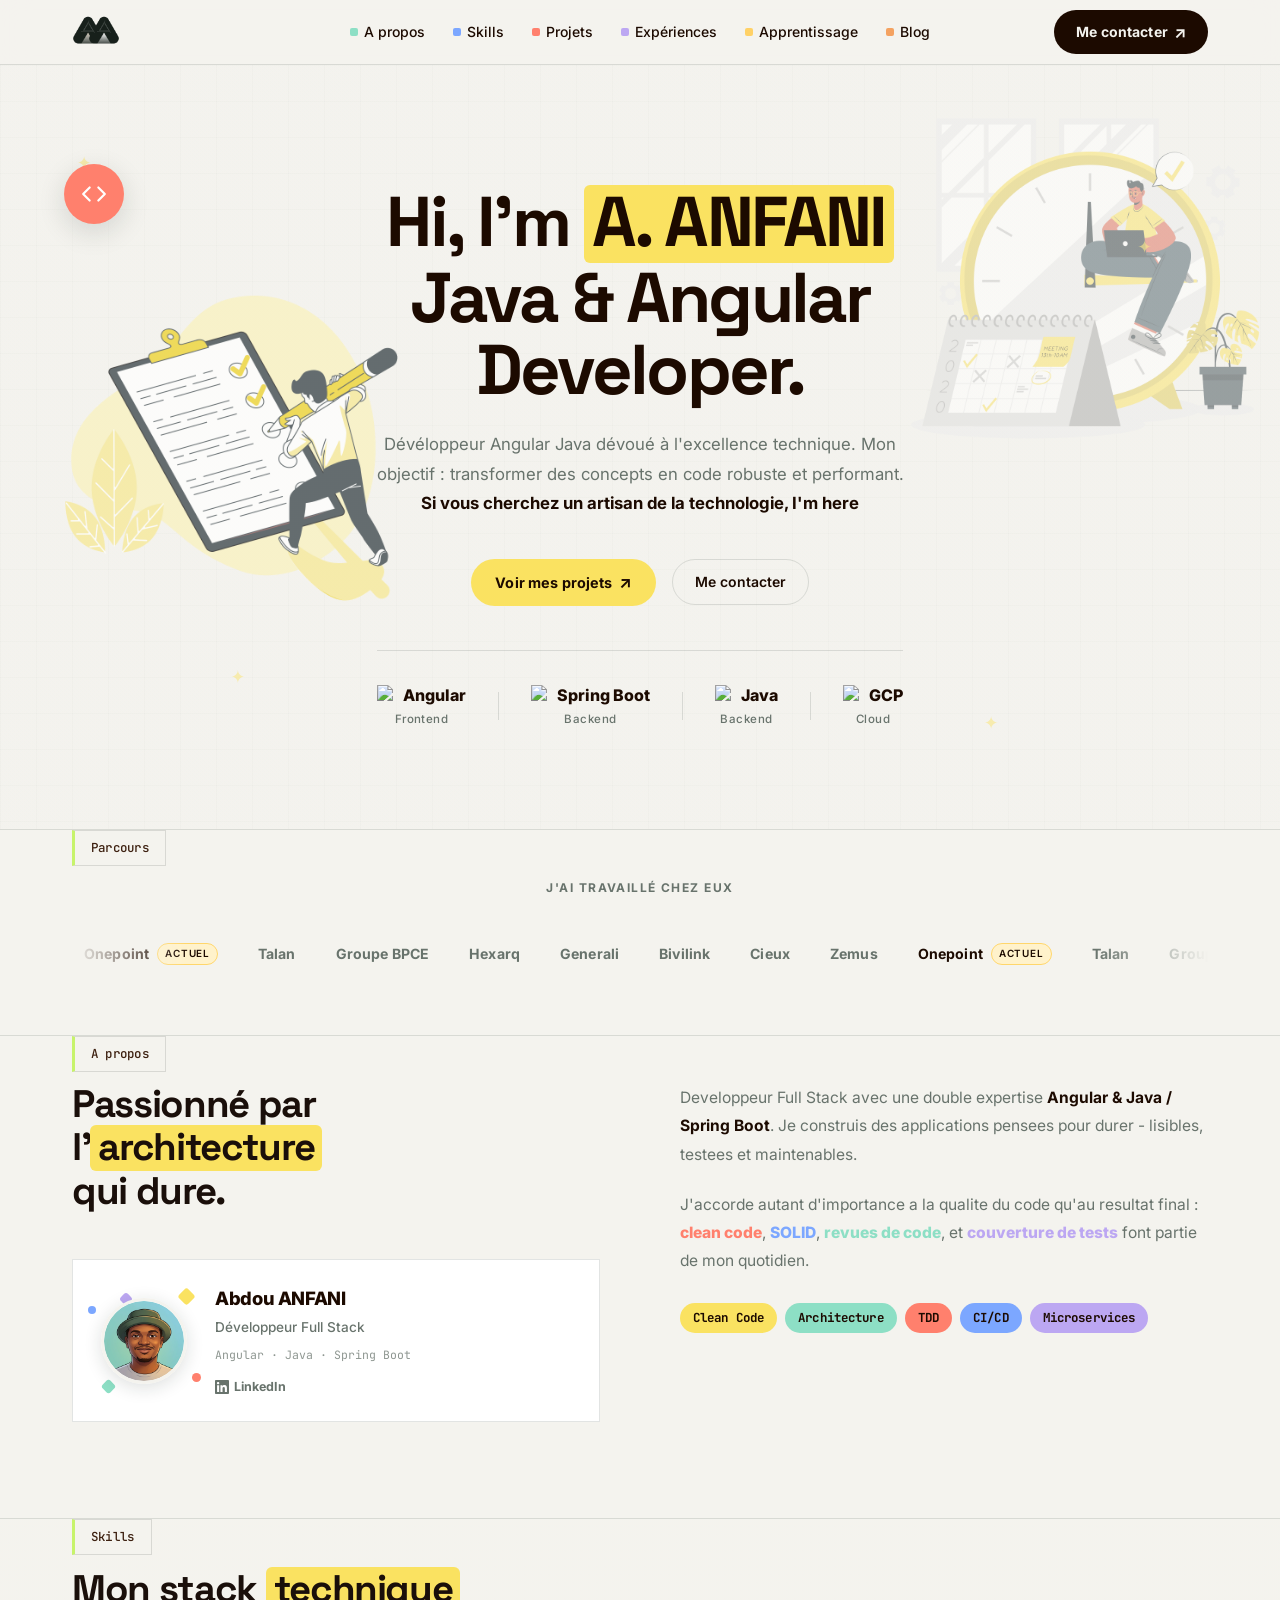
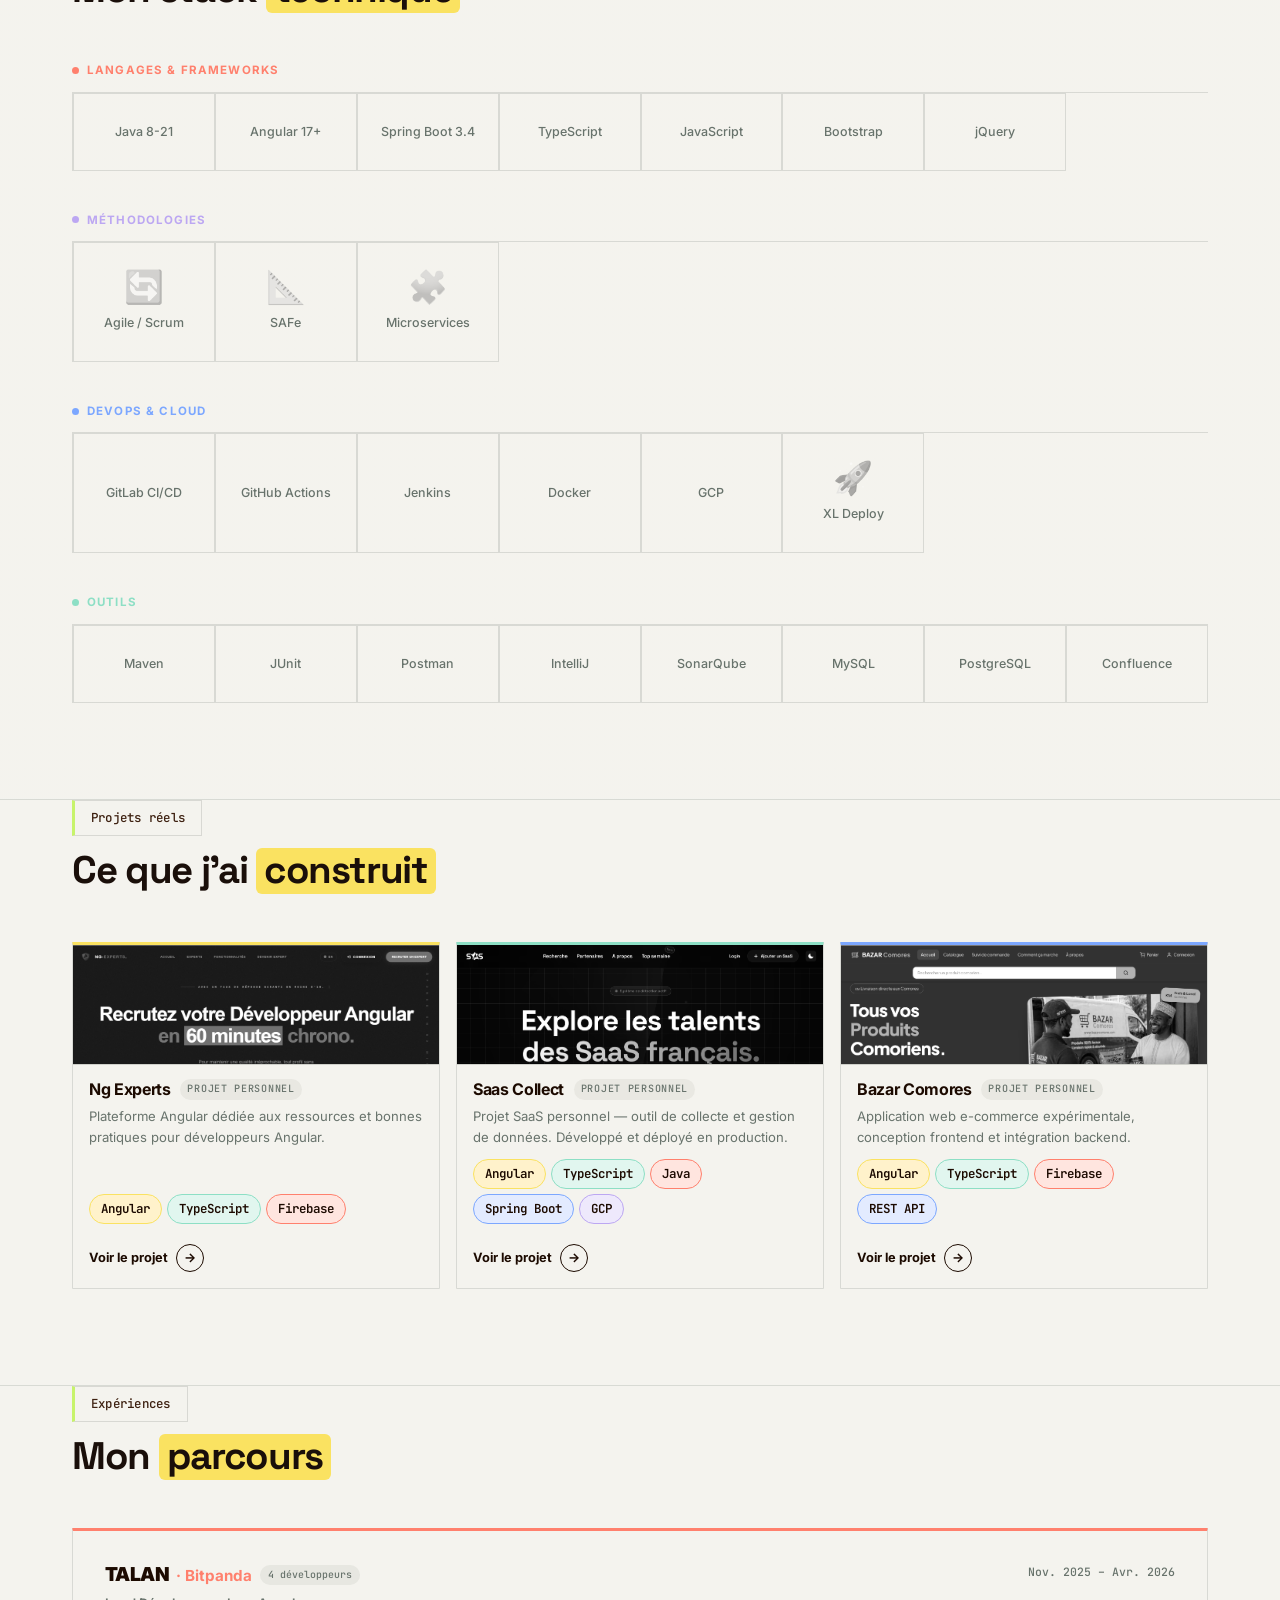
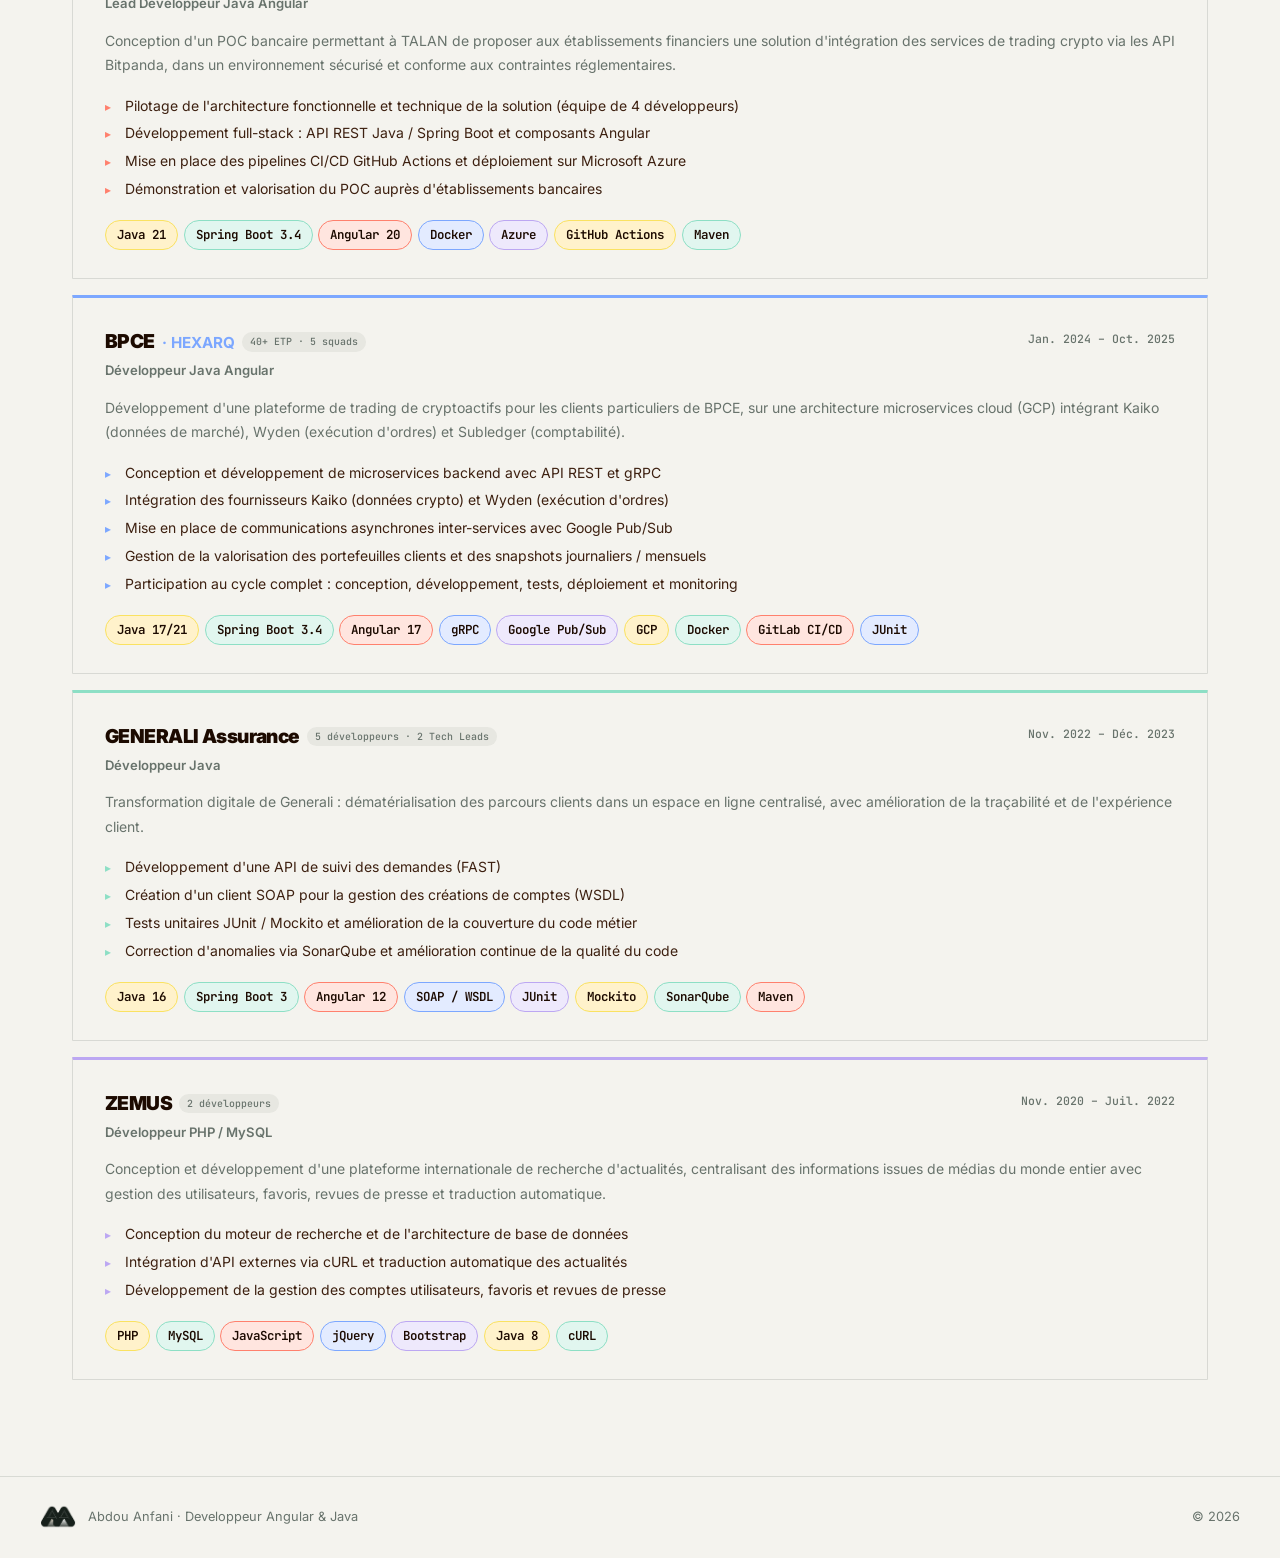
==== commit 2d1aa49f: "feat: scroll reveal animations, button arrows, badge and UI polish" ====
--- a/index.html
+++ b/index.html
@@ -29,8 +29,10 @@
         <li><span class="nav-dot" style="background:#7CA7FF"></span><a href="#skills">Skills</a></li>
         <li><span class="nav-dot" style="background:#FF806D"></span><a href="#projects">Projets</a></li>
         <li><span class="nav-dot" style="background:#BCA7F2"></span><a href="#experience">Expériences</a></li>
+        <li><span class="nav-dot" style="background:#FFD166"></span><a href="learning.html">Apprentissage</a></li>
+        <li><span class="nav-dot" style="background:#F4A261"></span><a href="blog.html">Blog</a></li>
       </ul>
-      <a href="#contact" class="btn-dark nav-cta">Me contacter &#9654;</a>
+      <a href="#contact" class="btn-dark nav-cta">Me contacter <span class="btn-arrow">&#8599;</span></a>
     </div>
   </nav>
 
@@ -84,7 +86,7 @@
             <strong>Si vous cherchez un artisan de la technologie, I'm here</strong>
           </p>
           <div class="hero-actions">
-            <a href="#projects" class="btn-yellow">Voir mes projets &#9654;</a>
+            <a href="#projects" class="btn-yellow">Voir mes projets <span class="btn-arrow">&#8599;</span></a>
             <a href="#contact" class="btn-ghost">Me contacter</a>
           </div>
           <div class="hero-stats">
@@ -274,7 +276,7 @@
     <!-- PROJECTS -->
     <section class="section projects-section" id="projects">
       <div class="section-inner">
-        <div class="section-tab">Projets</div>
+        <div class="section-tab">Projets réels</div>
         <h2 class="section-title">Ce que j'ai <em class="highlight">construit</em></h2>
         <div id="projects-grid" class="projects-grid">
           <!-- rendered by JS -->
@@ -293,41 +295,14 @@
       </div>
     </section>
 
-    <!-- CONTACT -->
-    <section class="section contact-section" id="contact">
-      <div class="section-inner">
-        <div class="section-tab">Contact</div>
-        <div class="contact-inner">
-          <span class="diamond cdeco-d1">&#10022;</span>
-          <span class="diamond cdeco-d2">&#10022;</span>
-          <span class="diamond cdeco-d3">&#10022;</span>
-          <span class="diamond cdeco-d4">&#10022;</span>
-          <h2 class="contact-title">
-            Parlons de votre<br />
-            prochain <em class="highlight">projet</em>.
-          </h2>
-          <p class="contact-sub">
-            Ouvert aux missions freelance et aux opportunites CDI.
-          </p>
-          <a href="mailto:[votre@email.com]" class="btn-yellow btn-large">
-            Envoyer un email &#9654;
-          </a>
-          <div class="contact-links">
-            <a href="https://github.com/" target="_blank" rel="noopener noreferrer">GitHub &#8599;</a>
-            <a href="https://linkedin.com/in/" target="_blank" rel="noopener noreferrer">LinkedIn &#8599;</a>
-          </div>
-        </div>
-      </div>
-    </section>
-
   </main>
 
   <!-- FOOTER -->
   <footer class="footer">
     <div class="footer-inner">
-      <img src="assets/logoAA.png" alt="AA" width="36" height="36" />
+      <img src="assets/logo.png" alt="AA" width="36" height="36" />
       <span>Abdou Anfani &middot; Developpeur Angular &amp; Java</span>
-      <span class="footer-year">2025</span>
+      <span class="footer-year">© 2026</span>
     </div>
   </footer>
 
--- a/src/styles.css
+++ b/src/styles.css
@@ -237,6 +237,18 @@
 .btn-yellow:hover { filter: brightness(0.93); transform: translateY(-1px); }
 .btn-yellow.btn-large { font-size: 1.05rem; padding: 15px 34px; }
 
+.btn-arrow {
+  font-size: 1.15em;
+  display: inline-flex;
+  align-items: center;
+  vertical-align: middle;
+  line-height: 1;
+  transition: transform 0.22s cubic-bezier(0.34, 1.56, 0.64, 1);
+}
+.btn-dark:hover .btn-arrow,
+.btn-yellow:hover .btn-arrow,
+.btn-ghost:hover .btn-arrow { transform: translate(3px, -4px); }
+
 /* ============================================================
    PILLS (tags)
    ============================================================ */
@@ -856,13 +868,14 @@
 }
 .company-badge {
   font-size: 0.62rem;
-  font-weight: 700;
+  font-weight: 600;
   text-transform: uppercase;
   letter-spacing: 0.08em;
-  background: var(--yellow);
-  color: var(--dark);
+  background: var(--yellow-soft);
+  color: var(--dark);
+  border: 1px solid var(--yellow-warm);
   padding: 2px 7px;
-  border-radius: 100px;
+  border-radius: var(--radius-pill);
   flex-shrink: 0;
 }
 
@@ -888,8 +901,7 @@
   pointer-events: none;
   z-index: 0;
   background-image:
-    linear-gradient(rgba(244, 243, 238, 0.25), rgba(244, 243, 238, 0.25)),
-    url('../assets/Innovation-bro.png');
+    linear-gradient(rgba(244, 243, 238, 0.25), rgba(244, 243, 238, 0.25));
   background-size: auto, 340px;
   background-position: center, right 2% center;
   background-repeat: no-repeat, no-repeat;
@@ -990,7 +1002,7 @@
    ============================================================ */
 .projects-grid {
   display: grid;
-  grid-template-columns: repeat(2, 1fr);
+  grid-template-columns: repeat(3, 1fr);
   gap: 1rem;
 }
 
@@ -1022,7 +1034,7 @@
 .project-thumb-wrap {
   overflow: hidden;
   border-bottom: 1px solid var(--border);
-  height: 165px;
+  height: 120px;
   background: var(--bg-secondary);
   flex-shrink: 0;
 }
@@ -1042,7 +1054,7 @@
 }
 
 .project-body {
-  padding: 1.1rem 1.25rem 1.25rem;
+  padding: 0.9rem 1rem 1rem;
   flex: 1;
   display: flex;
   flex-direction: column;
@@ -1353,3 +1365,17 @@
 
   .exp-header  { flex-direction: column; gap: 0.5rem; }
 }
+
+/* ============================================================
+   SCROLL REVEAL
+   ============================================================ */
+[data-reveal] {
+  opacity: 0;
+  transform: translateY(28px);
+  transition: opacity 0.65s ease, transform 0.65s ease;
+  transition-delay: var(--reveal-delay, 0s);
+}
+[data-reveal].is-visible {
+  opacity: 1;
+  transform: translateY(0);
+}
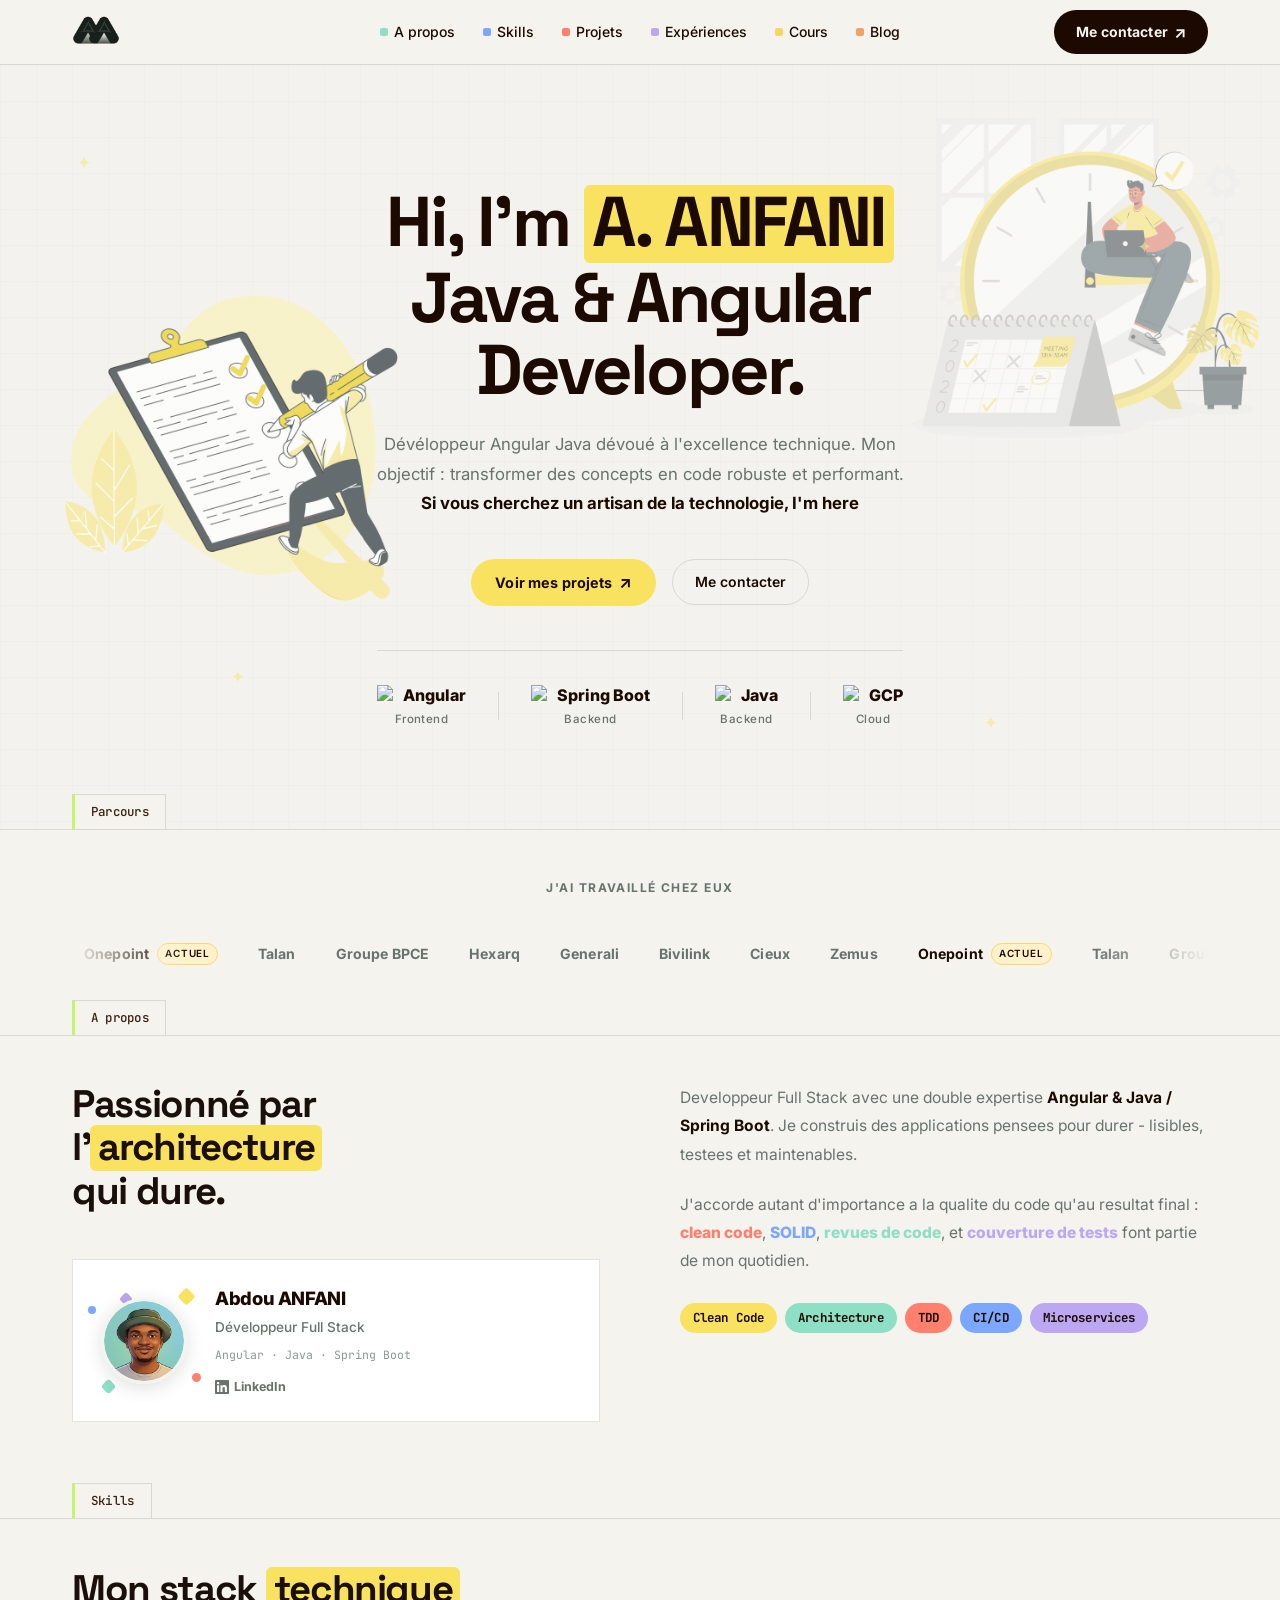
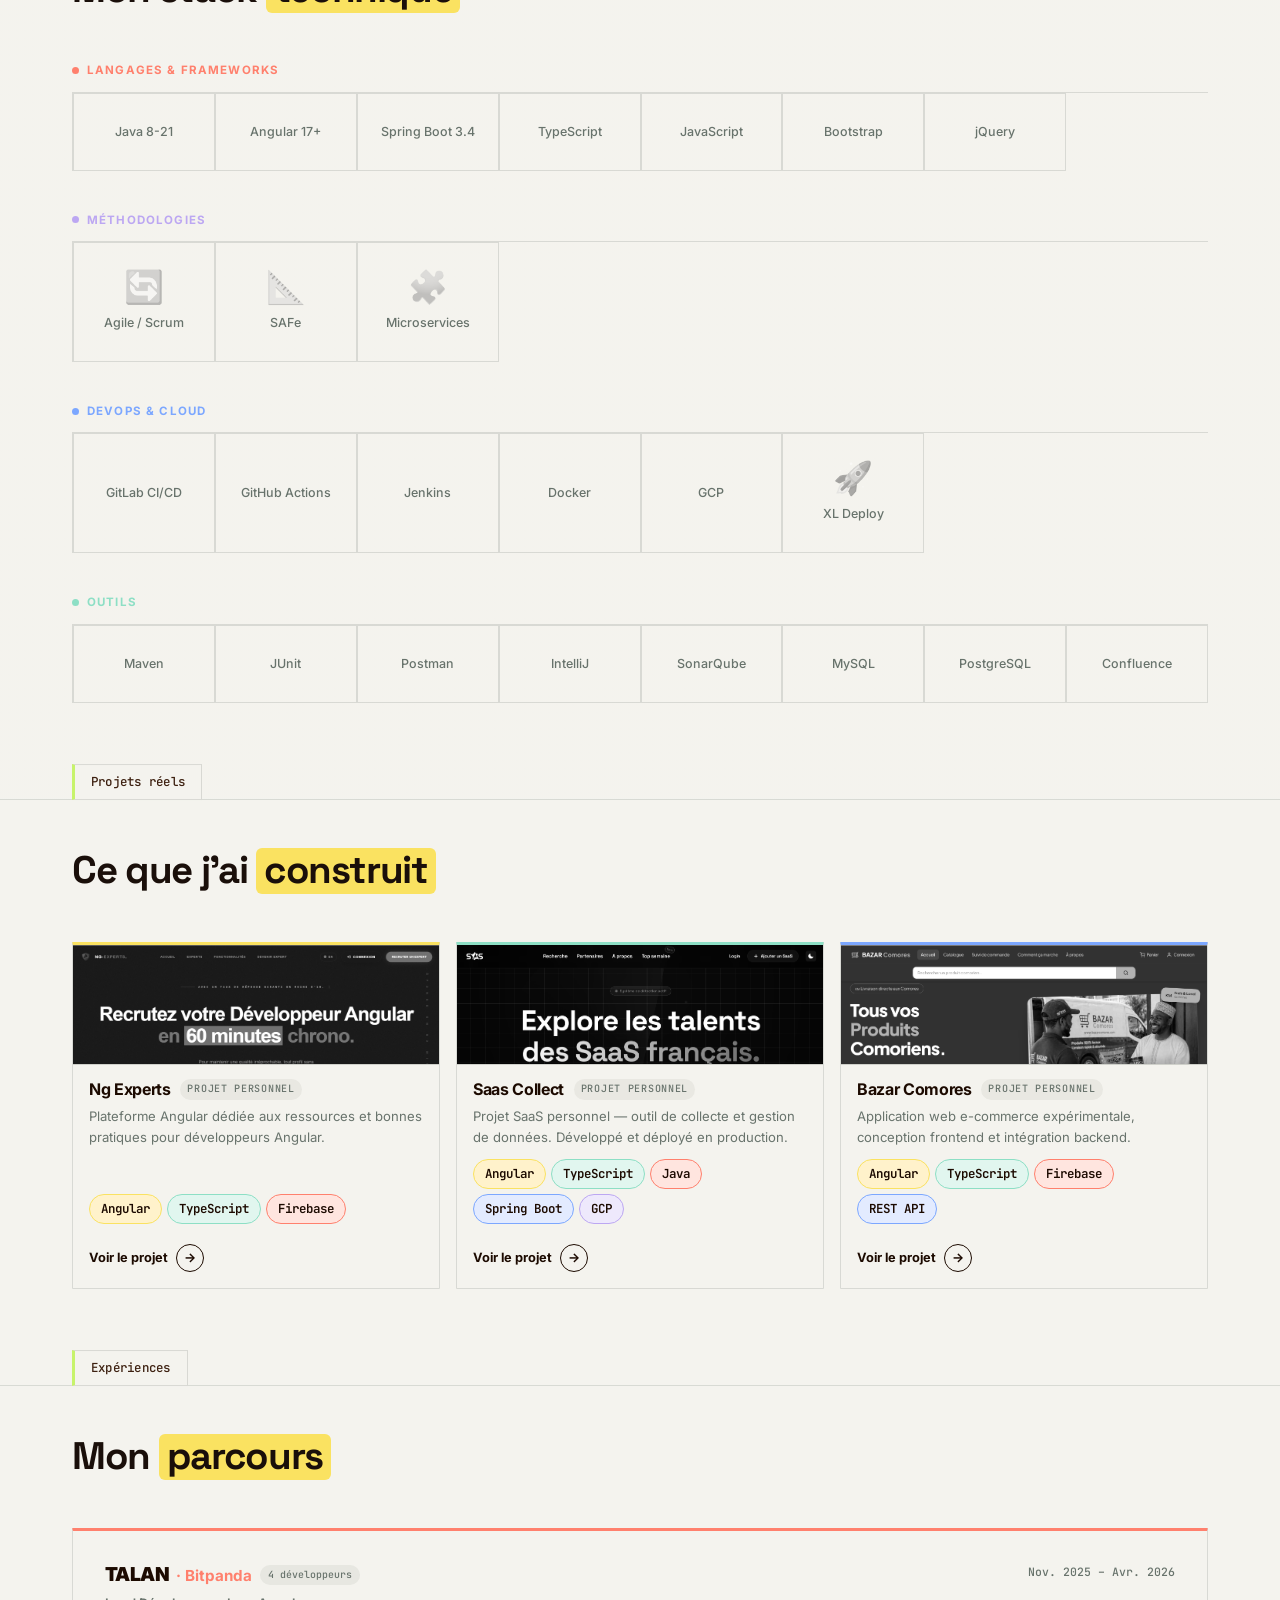
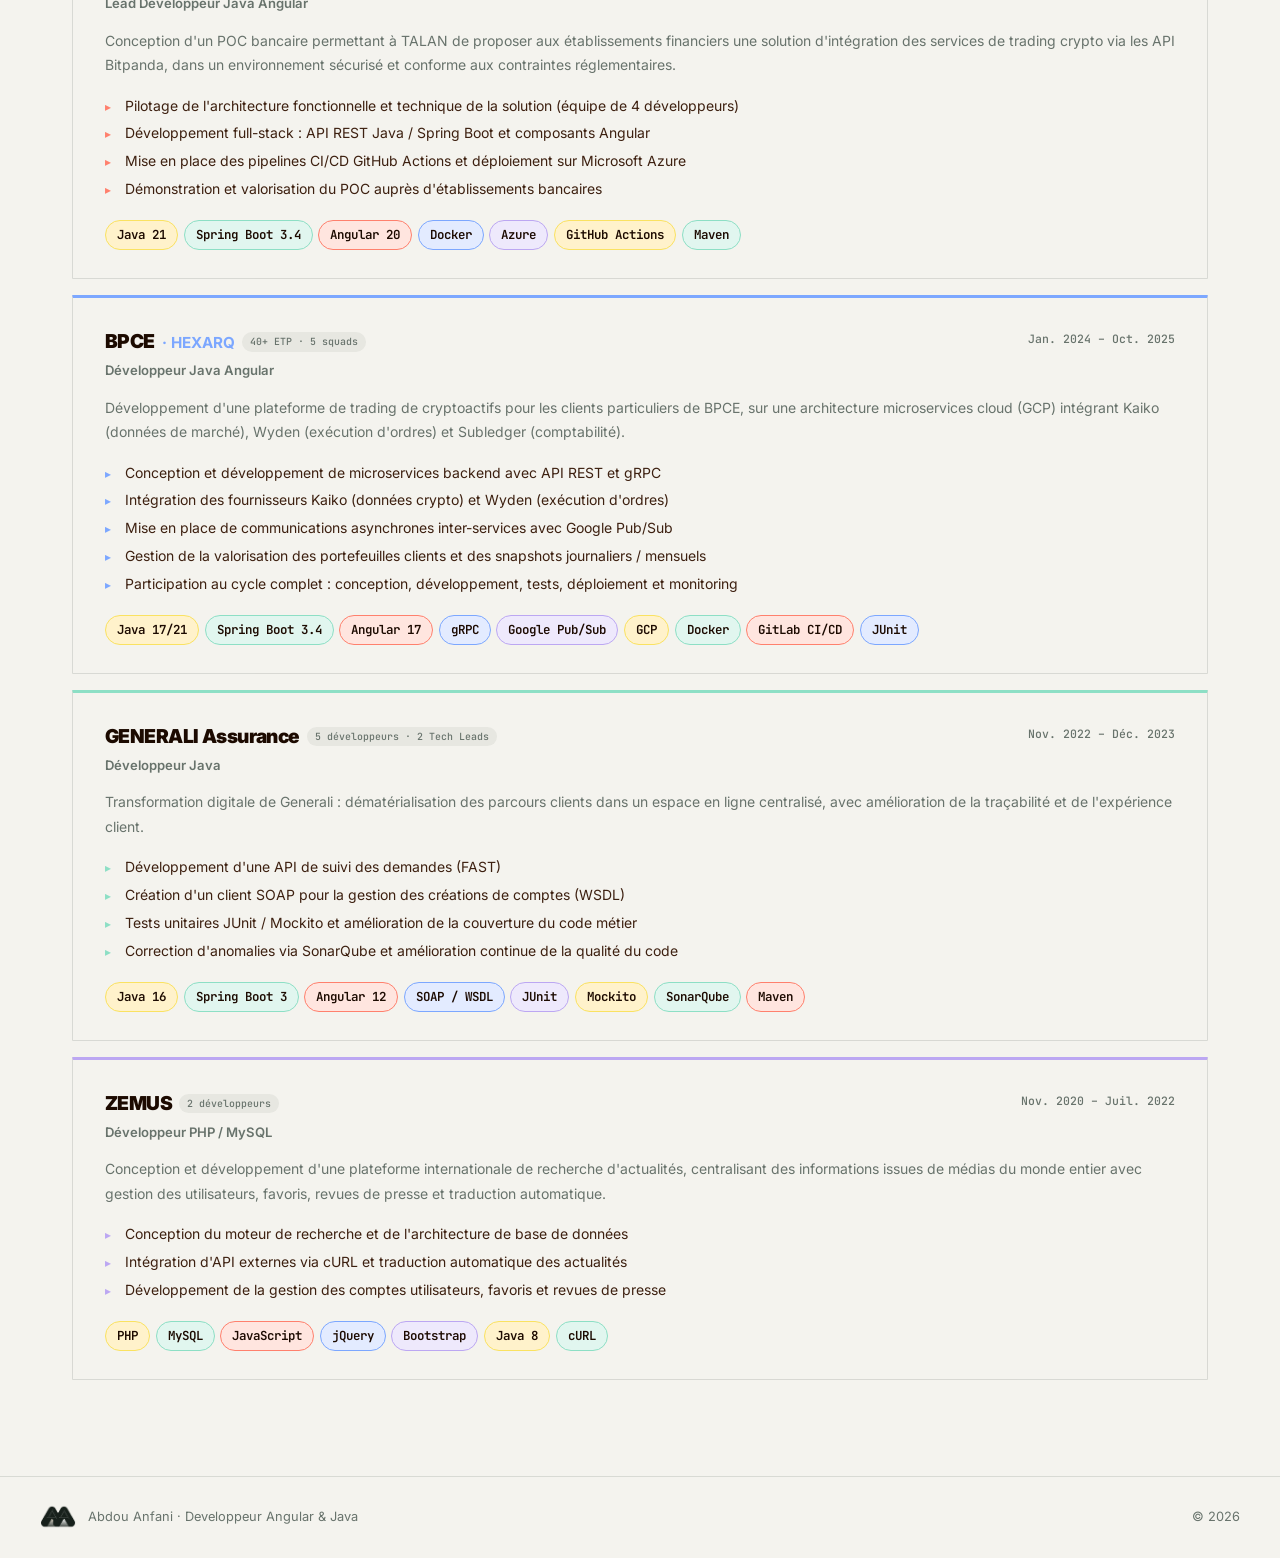
==== commit 11034edd: "Update index.html and main.js" ====
--- a/index.html
+++ b/index.html
@@ -29,7 +29,7 @@
         <li><span class="nav-dot" style="background:#7CA7FF"></span><a href="#skills">Skills</a></li>
         <li><span class="nav-dot" style="background:#FF806D"></span><a href="#projects">Projets</a></li>
         <li><span class="nav-dot" style="background:#BCA7F2"></span><a href="#experience">Expériences</a></li>
-        <li><span class="nav-dot" style="background:#FFD166"></span><a href="learning.html">Apprentissage</a></li>
+        <li><span class="nav-dot" style="background:#FFD166"></span><a href="learning.html">Cours</a></li>
         <li><span class="nav-dot" style="background:#F4A261"></span><a href="blog.html">Blog</a></li>
       </ul>
       <a href="#contact" class="btn-dark nav-cta">Me contacter <span class="btn-arrow">&#8599;</span></a>
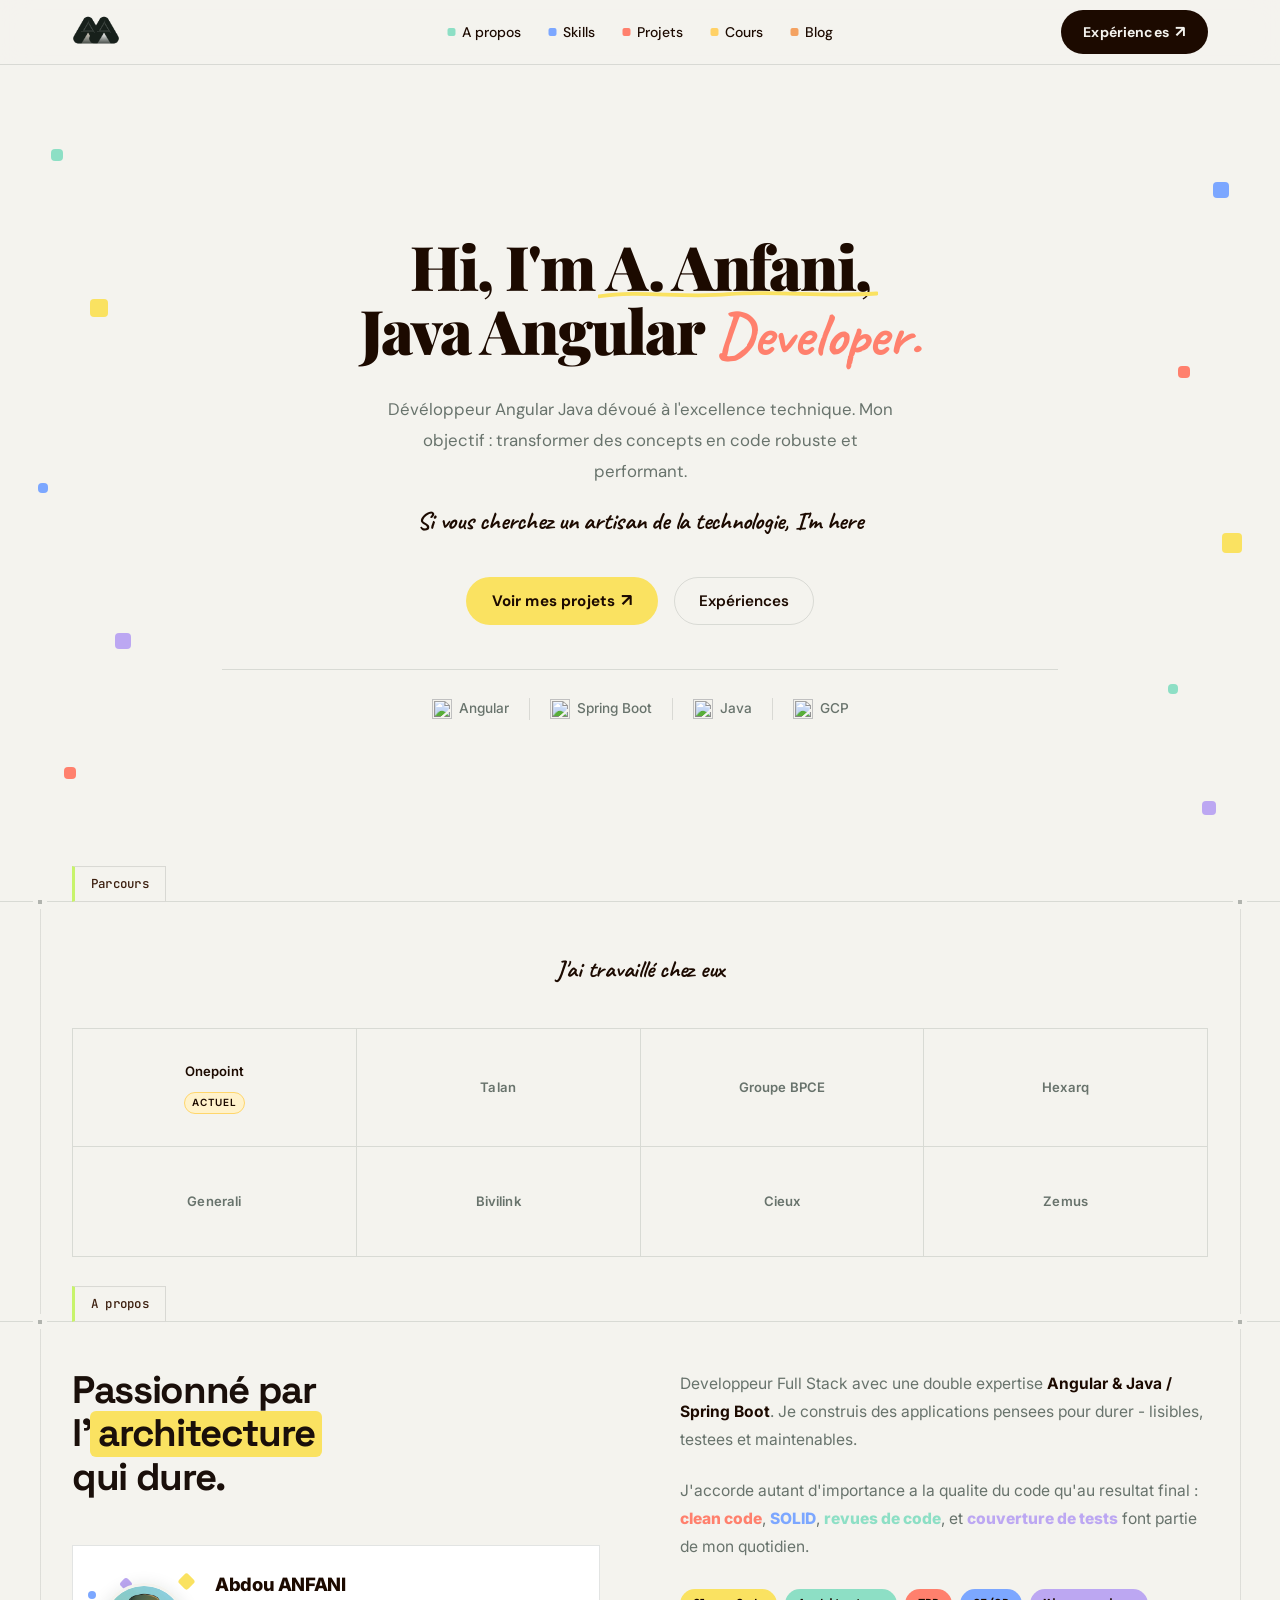
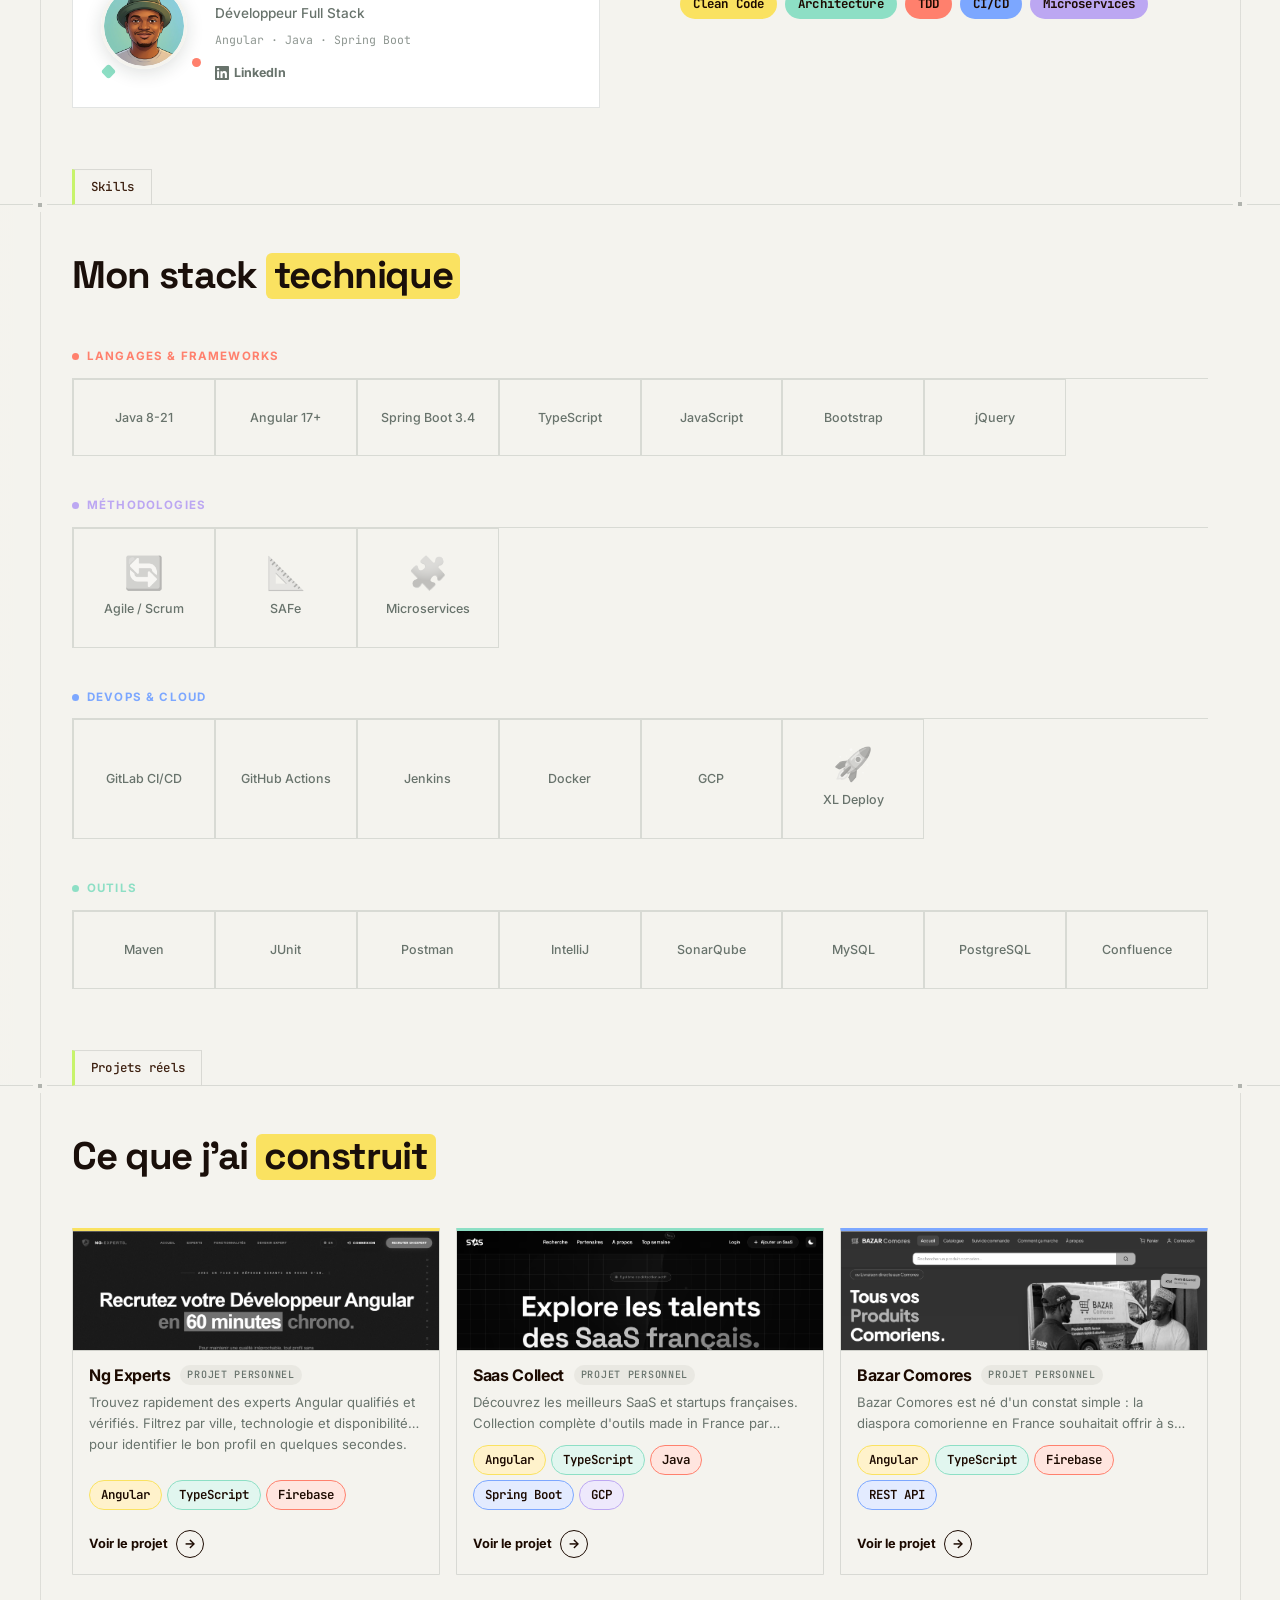
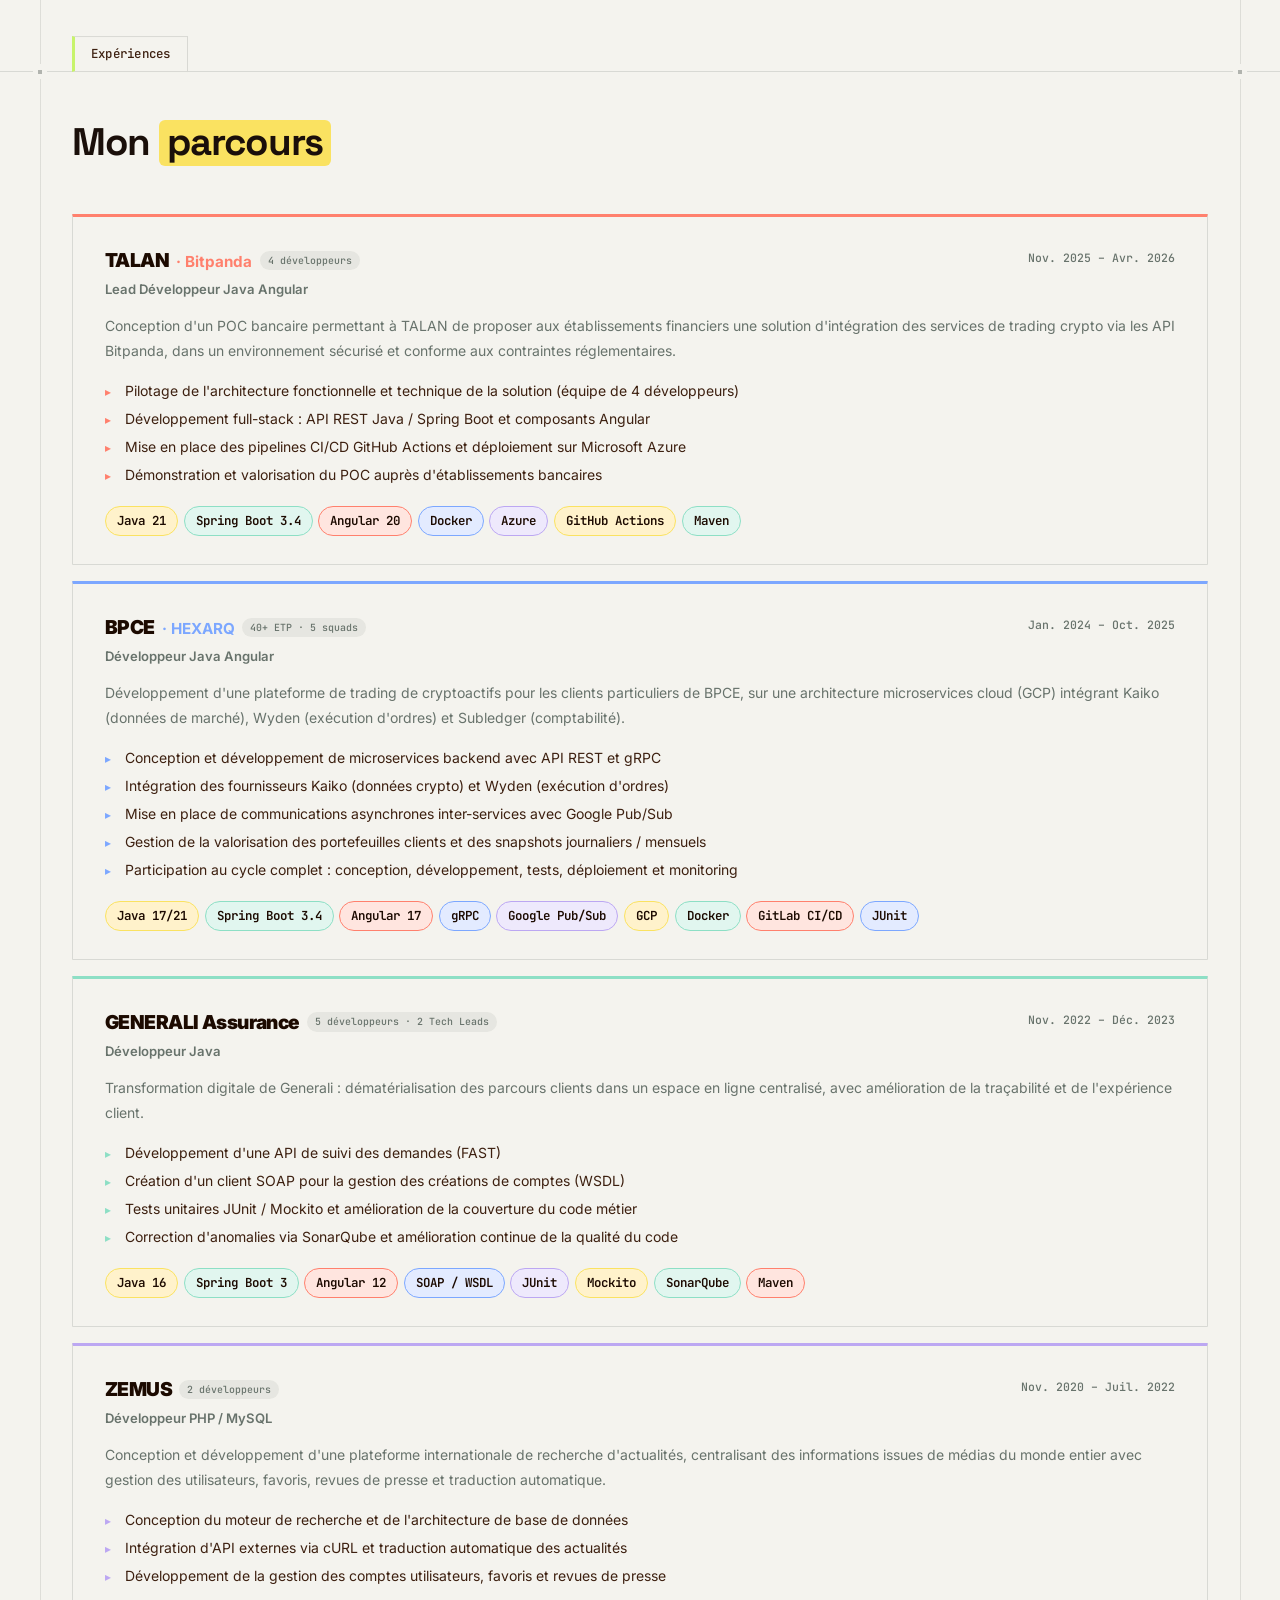
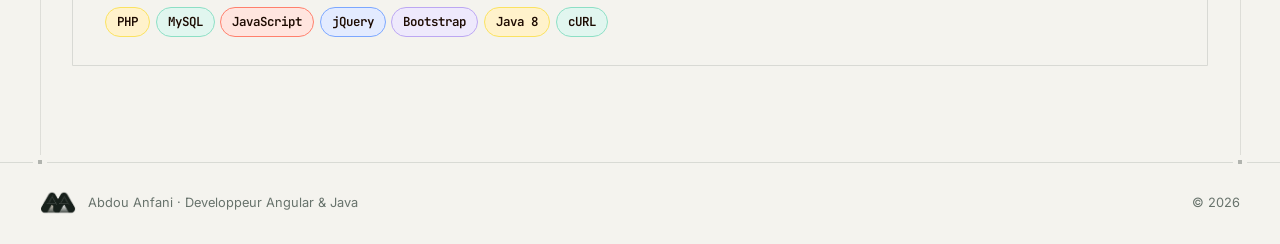
==== commit b829f11d: "feat: companies grid, nav sync, coming-soon modal, mobile spacing fixes" ====
--- a/index.html
+++ b/index.html
@@ -7,7 +7,9 @@
   <title>Abdou Anfani - Angular &amp; Java Developer</title>
   <link rel="preconnect" href="https://fonts.googleapis.com" />
   <link rel="preconnect" href="https://fonts.gstatic.com" crossorigin />
-  <link href="https://fonts.googleapis.com/css2?family=Inter:wght@400;500;600;700&family=JetBrains+Mono:wght@400;500;700&family=Space+Grotesk:wght@400;500;600;700&display=swap" rel="stylesheet" />
+  <link href="https://fonts.googleapis.com/css2?family=Caveat:wght@400;700&family=DM+Sans:wght@400;500&family=Inter:wght@400;500;600;700&family=JetBrains+Mono:wght@400;500;700&family=Playfair+Display:wght@700;800;900&family=Space+Grotesk:wght@400;500;600;700&display=swap" rel="stylesheet" />
+  <link rel="icon" type="image/png" href="assets/logo.png" />
+  <link rel="apple-touch-icon" href="assets/logo.png" />
   <link rel="stylesheet" href="src/styles.css" />
 </head>
 <body>
@@ -21,18 +23,32 @@
   <!-- NAV -->
   <nav class="nav" id="nav">
     <div class="nav-inner">
-      <a href="#hero" class="nav-logo" aria-label="Accueil">
+      <a href="index.html" class="nav-logo" aria-label="Accueil">
         <img src="assets/logo.png" alt="AA" width="48" height="48" />
       </a>
       <ul class="nav-links">
         <li><span class="nav-dot" style="background:#8DDFC5"></span><a href="#about">A propos</a></li>
         <li><span class="nav-dot" style="background:#7CA7FF"></span><a href="#skills">Skills</a></li>
         <li><span class="nav-dot" style="background:#FF806D"></span><a href="#projects">Projets</a></li>
-        <li><span class="nav-dot" style="background:#BCA7F2"></span><a href="#experience">Expériences</a></li>
         <li><span class="nav-dot" style="background:#FFD166"></span><a href="learning.html">Cours</a></li>
         <li><span class="nav-dot" style="background:#F4A261"></span><a href="blog.html">Blog</a></li>
       </ul>
-      <a href="#contact" class="btn-dark nav-cta">Me contacter <span class="btn-arrow">&#8599;</span></a>
+      <a href="#experience" class="btn-dark nav-cta">Expériences <span class="btn-arrow">&#8599;</span></a>
+      <button class="nav-burger" aria-label="Ouvrir le menu" aria-expanded="false" aria-controls="nav-mobile">
+        <span></span>
+        <span></span>
+        <span></span>
+      </button>
+    </div>
+    <div class="nav-mobile" id="nav-mobile" aria-hidden="true">
+      <ul class="nav-mobile-links">
+        <li><span class="nav-dot" style="background:#8DDFC5"></span><a href="#about">A propos</a></li>
+        <li><span class="nav-dot" style="background:#7CA7FF"></span><a href="#skills">Skills</a></li>
+        <li><span class="nav-dot" style="background:#FF806D"></span><a href="#projects">Projets</a></li>
+        <li><span class="nav-dot" style="background:#FFD166"></span><a href="learning.html">Cours</a></li>
+        <li><span class="nav-dot" style="background:#F4A261"></span><a href="blog.html">Blog</a></li>
+      </ul>
+      <a href="#experience" class="btn-dark nav-mobile-cta">Expériences <span class="btn-arrow">&#8599;</span></a>
     </div>
   </nav>
 
@@ -40,45 +56,24 @@
 
     <!-- HERO -->
     <section class="hero" id="hero">
-      <span class="diamond deco-d1">&#10022;</span>
-      <span class="diamond deco-d2">&#10022;</span>
-      <span class="diamond deco-d3">&#10022;</span>
-      <span class="diamond deco-d4">&#10022;</span>
-
-      <!-- Floating tech snippets -->
-      <div class="hero-floats" aria-hidden="true">
-
-        <div class="float-chip fc-pink fc-1">
-          <svg viewBox="0 0 24 24" fill="none" stroke="currentColor" stroke-width="2" stroke-linecap="round" stroke-linejoin="round" aria-hidden="true"><polyline points="16 18 22 12 16 6"/><polyline points="8 6 2 12 8 18"/></svg>
-        </div>
-
-        <div class="float-chip fc-green fc-2">
-          <svg viewBox="0 0 24 24" fill="none" stroke="currentColor" stroke-width="2" stroke-linecap="round" stroke-linejoin="round" aria-hidden="true"><rect x="2" y="2" width="20" height="8" rx="2"/><rect x="2" y="14" width="20" height="8" rx="2"/><line x1="6" y1="6" x2="6.01" y2="6"/><line x1="6" y1="18" x2="6.01" y2="18"/></svg>
-        </div>
-
-        <div class="float-chip fc-cyan fc-3">
-          <svg viewBox="0 0 24 24" fill="none" stroke="currentColor" stroke-width="2" stroke-linecap="round" stroke-linejoin="round" aria-hidden="true"><path d="M18 10h-1.26A8 8 0 1 0 9 20h9a5 5 0 0 0 0-10z"/></svg>
-        </div>
-
-        <div class="float-chip fc-dark fc-4">
-          <svg viewBox="0 0 24 24" fill="none" stroke="currentColor" stroke-width="2" stroke-linecap="round" stroke-linejoin="round" aria-hidden="true"><polyline points="4 17 10 11 4 5"/><line x1="12" y1="19" x2="20" y2="19"/></svg>
-        </div>
-
-        <div class="float-chip fc-peach fc-5">
-          <svg viewBox="0 0 24 24" fill="none" stroke="currentColor" stroke-width="2" stroke-linecap="round" stroke-linejoin="round" aria-hidden="true"><ellipse cx="12" cy="5" rx="9" ry="3"/><path d="M21 12c0 1.66-4 3-9 3s-9-1.34-9-3"/><path d="M3 5v14c0 1.66 4 3 9 3s9-1.34 9-3V5"/></svg>
-        </div>
-
-        <div class="float-chip fc-yellow fc-6">
-          <svg viewBox="0 0 24 24" fill="none" stroke="currentColor" stroke-width="2" stroke-linecap="round" stroke-linejoin="round" aria-hidden="true"><line x1="6" y1="3" x2="6" y2="15"/><circle cx="18" cy="6" r="3"/><circle cx="6" cy="18" r="3"/><path d="M18 9a9 9 0 0 1-9 9"/></svg>
-        </div>
-
-      </div>
-
+      <div class="hero-squares" aria-hidden="true">
+        <span class="hsq hsq-1"></span>
+        <span class="hsq hsq-2"></span>
+        <span class="hsq hsq-3"></span>
+        <span class="hsq hsq-4"></span>
+        <span class="hsq hsq-5"></span>
+        <span class="hsq hsq-6"></span>
+        <span class="hsq hsq-7"></span>
+        <span class="hsq hsq-8"></span>
+        <span class="hsq hsq-9"></span>
+        <span class="hsq hsq-10"></span>
+      </div>
       <div class="hero-inner">
+
         <div class="hero-text">
           <h1 class="hero-title">
-            Hi, I'm <em class="highlight">A. ANFANI</em><br />
-            Java & Angular Developer.
+            <span class="hero-line">Hi, I'm <span class="hero-name">A. Anfani,<img class="hero-name-portrait" src="assets/moi.png" alt="Abdou Anfani" /></span></span>
+            <span class="hero-line">Java Angular <em class="hero-cursive">Developer.</em></span>
           </h1>
           <p class="hero-sub">
             Dévéloppeur Angular Java dévoué à l'excellence technique.
@@ -87,42 +82,28 @@
           </p>
           <div class="hero-actions">
             <a href="#projects" class="btn-yellow">Voir mes projets <span class="btn-arrow">&#8599;</span></a>
-            <a href="#contact" class="btn-ghost">Me contacter</a>
-          </div>
-          <div class="hero-stats">
-            <div class="stat">
-              <span class="stat-num">
-                <img src="https://cdn.jsdelivr.net/gh/devicons/devicon@latest/icons/angular/angular-original.svg" class="stat-icon" alt="Angular" />
-                Angular
-              </span>
-              <span class="stat-label">Frontend</span>
-            </div>
-            <div class="stat-sep"></div>
-            <div class="stat">
-              <span class="stat-num">
-                <img src="https://cdn.jsdelivr.net/gh/devicons/devicon@latest/icons/spring/spring-original.svg" class="stat-icon" alt="Spring Boot" />
-                Spring Boot
-              </span>
-              <span class="stat-label">Backend</span>
-            </div>
-            <div class="stat-sep"></div>
-            <div class="stat">
-              <span class="stat-num">
-                <img src="https://cdn.jsdelivr.net/gh/devicons/devicon@latest/icons/java/java-original.svg" class="stat-icon" alt="Java" />
-                Java
-              </span>
-              <span class="stat-label">Backend</span>
-            </div>
-            <div class="stat-sep"></div>
-            <div class="stat">
-              <span class="stat-num">
-                <img src="https://cdn.jsdelivr.net/gh/devicons/devicon@latest/icons/googlecloud/googlecloud-original.svg" class="stat-icon" alt="GCP" />
-                GCP
-              </span>
-              <span class="stat-label">Cloud</span>
-            </div>
-          </div>
-        </div>
+            <a href="#experience" class="btn-ghost">Expériences</a>
+          </div>
+          <div class="hero-tags">
+            <span class="htag">
+              <img src="https://cdn.jsdelivr.net/gh/devicons/devicon@latest/icons/angular/angular-original.svg" alt="" />
+              Angular
+            </span>
+            <span class="htag">
+              <img src="https://cdn.jsdelivr.net/gh/devicons/devicon@latest/icons/spring/spring-original.svg" alt="" />
+              Spring Boot
+            </span>
+            <span class="htag">
+              <img src="https://cdn.jsdelivr.net/gh/devicons/devicon@latest/icons/java/java-original.svg" alt="" />
+              Java
+            </span>
+            <span class="htag">
+              <img src="https://cdn.jsdelivr.net/gh/devicons/devicon@latest/icons/googlecloud/googlecloud-original.svg" alt="" />
+              GCP
+            </span>
+          </div>
+        </div>
+
       </div>
     </section>
 
@@ -131,77 +112,40 @@
       <div class="section-inner">
         <div class="section-tab">Parcours</div>
         <p class="companies-label">J&apos;ai travaill&eacute; chez eux</p>
-        <div class="marquee-track">
-          <div class="marquee-inner">
-            <!-- set 1 -->
-            <a href="https://www.groupeonepoint.com/fr/" target="_blank" rel="noopener" class="company-logo-item company-current">
-              <img src="https://t3.gstatic.com/faviconV2?client=SOCIAL&type=FAVICON&fallback_opts=TYPE,SIZE,URL&url=https://groupeonepoint.com&size=64" alt="" class="company-favicon" onerror="this.style.display='none'" />
-              <span>Onepoint</span>
-              <span class="company-badge">Actuel</span>
-            </a>
-            <a href="https://www.talan.com/" target="_blank" rel="noopener" class="company-logo-item">
-              <img src="https://t3.gstatic.com/faviconV2?client=SOCIAL&type=FAVICON&fallback_opts=TYPE,SIZE,URL&url=https://talan.com&size=64" alt="" class="company-favicon" onerror="this.style.display='none'" />
-              <span>Talan</span>
-            </a>
-            <a href="https://www.groupebpce.com/" target="_blank" rel="noopener" class="company-logo-item">
-              <img src="https://t3.gstatic.com/faviconV2?client=SOCIAL&type=FAVICON&fallback_opts=TYPE,SIZE,URL&url=https://groupebpce.com&size=64" alt="" class="company-favicon" onerror="this.style.display='none'" />
-              <span>Groupe BPCE</span>
-            </a>
-            <a href="https://www.hexarq.com/" target="_blank" rel="noopener" class="company-logo-item">
-              <img src="https://t3.gstatic.com/faviconV2?client=SOCIAL&type=FAVICON&fallback_opts=TYPE,SIZE,URL&url=https://hexarq.com&size=64" alt="" class="company-favicon" onerror="this.style.display='none'" />
-              <span>Hexarq</span>
-            </a>
-            <a href="https://www.generali.fr/" target="_blank" rel="noopener" class="company-logo-item">
-              <img src="https://t3.gstatic.com/faviconV2?client=SOCIAL&type=FAVICON&fallback_opts=TYPE,SIZE,URL&url=https://generali.fr&size=64" alt="" class="company-favicon" onerror="this.style.display='none'" />
-              <span>Generali</span>
-            </a>
-            <a href="https://www.bivilink.com/" target="_blank" rel="noopener" class="company-logo-item">
-              <img src="https://t3.gstatic.com/faviconV2?client=SOCIAL&type=FAVICON&fallback_opts=TYPE,SIZE,URL&url=https://bivilink.com&size=64" alt="" class="company-favicon" onerror="this.style.display='none'" />
-              <span>Bivilink</span>
-            </a>
-            <a href="https://www.cieux.org/" target="_blank" rel="noopener" class="company-logo-item">
-              <img src="https://t3.gstatic.com/faviconV2?client=SOCIAL&type=FAVICON&fallback_opts=TYPE,SIZE,URL&url=https://cieux.org&size=64" alt="" class="company-favicon" onerror="this.style.display='none'" />
-              <span>Cieux</span>
-            </a>
-            <a href="https://www.zemus.fr/" target="_blank" rel="noopener" class="company-logo-item">
-              <img src="https://t3.gstatic.com/faviconV2?client=SOCIAL&type=FAVICON&fallback_opts=TYPE,SIZE,URL&url=https://zemus.fr&size=64" alt="" class="company-favicon" onerror="this.style.display='none'" />
-              <span>Zemus</span>
-            </a>
-            <!-- set 2 (duplicate for seamless loop) -->
-            <a href="https://www.groupeonepoint.com/fr/" target="_blank" rel="noopener" class="company-logo-item company-current" aria-hidden="true">
-              <img src="https://t3.gstatic.com/faviconV2?client=SOCIAL&type=FAVICON&fallback_opts=TYPE,SIZE,URL&url=https://groupeonepoint.com&size=64" alt="" class="company-favicon" onerror="this.style.display='none'" />
-              <span>Onepoint</span>
-              <span class="company-badge">Actuel</span>
-            </a>
-            <a href="https://www.talan.com/" target="_blank" rel="noopener" class="company-logo-item" aria-hidden="true">
-              <img src="https://t3.gstatic.com/faviconV2?client=SOCIAL&type=FAVICON&fallback_opts=TYPE,SIZE,URL&url=https://talan.com&size=64" alt="" class="company-favicon" onerror="this.style.display='none'" />
-              <span>Talan</span>
-            </a>
-            <a href="https://www.groupebpce.com/" target="_blank" rel="noopener" class="company-logo-item" aria-hidden="true">
-              <img src="https://t3.gstatic.com/faviconV2?client=SOCIAL&type=FAVICON&fallback_opts=TYPE,SIZE,URL&url=https://groupebpce.com&size=64" alt="" class="company-favicon" onerror="this.style.display='none'" />
-              <span>Groupe BPCE</span>
-            </a>
-            <a href="https://www.hexarq.com/" target="_blank" rel="noopener" class="company-logo-item" aria-hidden="true">
-              <img src="https://t3.gstatic.com/faviconV2?client=SOCIAL&type=FAVICON&fallback_opts=TYPE,SIZE,URL&url=https://hexarq.com&size=64" alt="" class="company-favicon" onerror="this.style.display='none'" />
-              <span>Hexarq</span>
-            </a>
-            <a href="https://www.generali.fr/" target="_blank" rel="noopener" class="company-logo-item" aria-hidden="true">
-              <img src="https://t3.gstatic.com/faviconV2?client=SOCIAL&type=FAVICON&fallback_opts=TYPE,SIZE,URL&url=https://generali.fr&size=64" alt="" class="company-favicon" onerror="this.style.display='none'" />
-              <span>Generali</span>
-            </a>
-            <a href="https://www.bivilink.com/" target="_blank" rel="noopener" class="company-logo-item" aria-hidden="true">
-              <img src="https://t3.gstatic.com/faviconV2?client=SOCIAL&type=FAVICON&fallback_opts=TYPE,SIZE,URL&url=https://bivilink.com&size=64" alt="" class="company-favicon" onerror="this.style.display='none'" />
-              <span>Bivilink</span>
-            </a>
-            <a href="https://www.cieux.org/" target="_blank" rel="noopener" class="company-logo-item" aria-hidden="true">
-              <img src="https://t3.gstatic.com/faviconV2?client=SOCIAL&type=FAVICON&fallback_opts=TYPE,SIZE,URL&url=https://cieux.org&size=64" alt="" class="company-favicon" onerror="this.style.display='none'" />
-              <span>Cieux</span>
-            </a>
-            <a href="https://www.zemus.fr/" target="_blank" rel="noopener" class="company-logo-item" aria-hidden="true">
-              <img src="https://t3.gstatic.com/faviconV2?client=SOCIAL&type=FAVICON&fallback_opts=TYPE,SIZE,URL&url=https://zemus.fr&size=64" alt="" class="company-favicon" onerror="this.style.display='none'" />
-              <span>Zemus</span>
-            </a>
-          </div>
+        <div class="companies-grid">
+          <a href="https://www.groupeonepoint.com/fr/" target="_blank" rel="noopener" class="cg-item cg-current">
+            <img src="https://t3.gstatic.com/faviconV2?client=SOCIAL&type=FAVICON&fallback_opts=TYPE,SIZE,URL&url=https://groupeonepoint.com&size=64" alt="" class="cg-favicon" onerror="this.style.display='none'" />
+            <span class="cg-name">Onepoint</span>
+            <span class="company-badge">Actuel</span>
+          </a>
+          <a href="https://www.talan.com/" target="_blank" rel="noopener" class="cg-item">
+            <img src="https://t3.gstatic.com/faviconV2?client=SOCIAL&type=FAVICON&fallback_opts=TYPE,SIZE,URL&url=https://talan.com&size=64" alt="" class="cg-favicon" onerror="this.style.display='none'" />
+            <span class="cg-name">Talan</span>
+          </a>
+          <a href="https://www.groupebpce.com/" target="_blank" rel="noopener" class="cg-item">
+            <img src="https://t3.gstatic.com/faviconV2?client=SOCIAL&type=FAVICON&fallback_opts=TYPE,SIZE,URL&url=https://groupebpce.com&size=64" alt="" class="cg-favicon" onerror="this.style.display='none'" />
+            <span class="cg-name">Groupe BPCE</span>
+          </a>
+          <a href="https://www.hexarq.com/" target="_blank" rel="noopener" class="cg-item">
+            <img src="https://t3.gstatic.com/faviconV2?client=SOCIAL&type=FAVICON&fallback_opts=TYPE,SIZE,URL&url=https://hexarq.com&size=64" alt="" class="cg-favicon" onerror="this.style.display='none'" />
+            <span class="cg-name">Hexarq</span>
+          </a>
+          <a href="https://www.generali.fr/" target="_blank" rel="noopener" class="cg-item">
+            <img src="https://t3.gstatic.com/faviconV2?client=SOCIAL&type=FAVICON&fallback_opts=TYPE,SIZE,URL&url=https://generali.fr&size=64" alt="" class="cg-favicon" onerror="this.style.display='none'" />
+            <span class="cg-name">Generali</span>
+          </a>
+          <a href="https://www.bivilink.com/" target="_blank" rel="noopener" class="cg-item">
+            <img src="https://t3.gstatic.com/faviconV2?client=SOCIAL&type=FAVICON&fallback_opts=TYPE,SIZE,URL&url=https://bivilink.com&size=64" alt="" class="cg-favicon" onerror="this.style.display='none'" />
+            <span class="cg-name">Bivilink</span>
+          </a>
+          <a href="https://www.cieux.org/" target="_blank" rel="noopener" class="cg-item">
+            <img src="https://t3.gstatic.com/faviconV2?client=SOCIAL&type=FAVICON&fallback_opts=TYPE,SIZE,URL&url=https://cieux.org&size=64" alt="" class="cg-favicon" onerror="this.style.display='none'" />
+            <span class="cg-name">Cieux</span>
+          </a>
+          <a href="https://www.zemus.fr/" target="_blank" rel="noopener" class="cg-item">
+            <img src="https://t3.gstatic.com/faviconV2?client=SOCIAL&type=FAVICON&fallback_opts=TYPE,SIZE,URL&url=https://zemus.fr&size=64" alt="" class="cg-favicon" onerror="this.style.display='none'" />
+            <span class="cg-name">Zemus</span>
+          </a>
         </div>
       </div>
     </section>
--- a/src/styles.css
+++ b/src/styles.css
@@ -108,6 +108,8 @@
   --font-heading: 'Space Grotesk', system-ui, sans-serif;
   --font:          'Inter', system-ui, sans-serif;
   --mono:          'JetBrains Mono', 'Courier New', monospace;
+  --font-editorial: 'Playfair Display', 'Georgia', serif;
+  --font-ui:        'DM Sans', 'Inter', system-ui, sans-serif;
 }
 
 /* ============================================================
@@ -205,16 +207,17 @@
   gap: 6px;
   background: transparent;
   color: var(--dark);
-  font-family: var(--font);
+  font-family: var(--font-heading);
   font-weight: 600;
-  font-size: 0.875rem;
-  padding: 11px 22px;
+  font-size: 0.95rem;
+  padding: 11px 24px;
   border-radius: var(--radius-pill);
   border: 1.5px solid var(--border);
   cursor: pointer;
   transition: border-color 0.18s ease, transform 0.18s ease;
 }
 .btn-ghost:hover { border-color: var(--dark); transform: translateY(-1px); }
+.btn-ghost.btn-large { font-size: 1rem; padding: 14px 32px; }
 
 .btn-yellow {
   display: inline-flex;
@@ -222,11 +225,11 @@
   gap: 6px;
   background: var(--yellow);
   color: var(--dark);
-  font-family: var(--font);
+  font-family: var(--font-heading);
   font-weight: 700;
   font-style: normal;
-  font-size: 0.9rem;
-  padding: 12px 24px;
+  font-size: 0.95rem;
+  padding: 12px 26px;
   border-radius: var(--radius-pill);
   border: none;
   cursor: pointer;
@@ -248,6 +251,16 @@
 .btn-dark:hover .btn-arrow,
 .btn-yellow:hover .btn-arrow,
 .btn-ghost:hover .btn-arrow { transform: translate(3px, -4px); }
+
+/* DM Sans — navigation et boutons UI */
+.nav-links,
+.nav-links a,
+.nav-cta,
+.btn-dark,
+.btn-ghost,
+.btn-yellow {
+  font-family: var(--font-ui);
+}
 
 /* ============================================================
    PILLS (tags)
@@ -407,6 +420,79 @@
 .nav-links a:hover  { opacity: 0.55; }
 .nav-links a.active { opacity: 1; font-weight: 700; }
 
+/* --- Burger button --- */
+.nav-burger {
+  display: none;
+  flex-direction: column;
+  justify-content: center;
+  gap: 5px;
+  background: none;
+  border: none;
+  cursor: pointer;
+  padding: 8px;
+  margin: -8px;
+  z-index: 201;
+}
+.nav-burger span {
+  display: block;
+  width: 22px;
+  height: 2px;
+  background: var(--dark);
+  border-radius: 2px;
+  transform-origin: center;
+  transition: transform 0.25s ease, opacity 0.2s ease;
+}
+.nav-burger[aria-expanded="true"] span:nth-child(1) { transform: translateY(7px) rotate(45deg); }
+.nav-burger[aria-expanded="true"] span:nth-child(2) { opacity: 0; transform: scaleX(0); }
+.nav-burger[aria-expanded="true"] span:nth-child(3) { transform: translateY(-7px) rotate(-45deg); }
+
+/* --- Mobile menu panel --- */
+.nav-mobile {
+  position: fixed;
+  top: 64px;
+  left: 0;
+  right: 0;
+  background: var(--bg);
+  border-bottom: 1px solid var(--border);
+  box-shadow: 0 8px 24px rgba(23,33,27,0.08);
+  z-index: 199;
+  padding: 0.75rem 1.5rem 1.25rem;
+  display: flex;
+  flex-direction: column;
+  gap: 0.75rem;
+  opacity: 0;
+  transform: translateY(-8px);
+  pointer-events: none;
+  transition: opacity 0.2s ease, transform 0.2s ease;
+}
+.nav-mobile.is-open {
+  opacity: 1;
+  transform: translateY(0);
+  pointer-events: auto;
+}
+.nav-mobile-links {
+  display: flex;
+  flex-direction: column;
+}
+.nav-mobile-links li {
+  display: flex;
+  align-items: center;
+  gap: 10px;
+  border-bottom: 1px solid var(--border);
+}
+.nav-mobile-links li:last-child { border-bottom: none; }
+.nav-mobile-links li a {
+  flex: 1;
+  font-size: 0.95rem;
+  font-weight: 600;
+  font-family: var(--font-heading);
+  color: var(--dark);
+  padding: 0.65rem 0;
+  transition: opacity 0.15s;
+}
+.nav-mobile-links li a:hover { opacity: 0.5; }
+.nav-mobile-cta { align-self: flex-start; margin-top: 0.25rem; }
+
 /* ============================================================
    SECTION BASE
    ============================================================ */
@@ -420,7 +506,36 @@
 .section {
   padding-bottom: 96px;
   border-top: 1px solid var(--border);
-}
+  position: relative;
+}
+
+.section::before,
+.section::after {
+  content: '';
+  position: absolute;
+  top: -3px;
+  bottom: -3px;
+  width: 14px;
+  z-index: 2;
+  pointer-events: none;
+  background-image:
+    radial-gradient(circle at center 3px,             rgba(23,33,27,0.30) 2.5px, transparent 2.5px),
+    radial-gradient(circle at center calc(100% - 3px), rgba(23,33,27,0.30) 2.5px, transparent 2.5px),
+    linear-gradient(to bottom, var(--bg) 10px, transparent 10px, transparent calc(100% - 10px), var(--bg) calc(100% - 10px)),
+    linear-gradient(
+      to bottom,
+      transparent 10px,
+      rgba(23,33,27,0.10) 10px,
+      rgba(23,33,27,0.10) calc(100% - 10px),
+      transparent calc(100% - 10px)
+    );
+  background-size: 14px 100%, 14px 100%, 14px 100%, 1px 100%;
+  background-position: 0 0, 0 0, 0 0, 7px 0;
+  background-repeat: no-repeat;
+}
+
+.section::before { left:  calc(max(2rem, calc(50% - 600px)) - 7px); }
+.section::after  { right: calc(max(2rem, calc(50% - 600px)) - 7px); }
 
 /* Section tab — floats above the section border line */
 .section-tab {
@@ -455,46 +570,13 @@
    ============================================================ */
 .hero {
   position: relative;
-  padding: 120px 0 100px;
+  padding: 72px 0 80px;
   overflow: hidden;
-  background-image:
-    linear-gradient(rgba(23, 33, 27, 0.028) 1px, transparent 1px),
-    linear-gradient(90deg, rgba(23, 33, 27, 0.028) 1px, transparent 1px);
-  background-size: 36px 36px, 36px 36px;
-  background-position: 0 0, 0 0;
-  background-repeat: repeat, repeat;
-}
-
-.hero::before {
-  content: '';
-  position: absolute;
-  inset: 0;
-  pointer-events: none;
-  z-index: 0;
-  background-image:
-    linear-gradient(rgba(244, 243, 238, 0.3), rgba(244, 243, 238, 0.3)),
-    url('../assets/illustration.png');
-  background-size: auto, 380px;
-  background-position: center, right 0% top 5%;
-  background-repeat: no-repeat, no-repeat;
-  opacity: 0;
-  animation: illustrationFadeIn 1.5s ease forwards 2.6s;
-}
-
+}
+
+.hero::before,
 .hero::after {
-  content: '';
-  position: absolute;
-  inset: 0;
-  pointer-events: none;
-  z-index: 0;
-  background-image:
-    linear-gradient(rgba(244, 243, 238, 0.3), rgba(244, 243, 238, 0.3)),
-    url('../assets/Checklist-bro.png');
-  background-size: auto, 430px;
-  background-position: center, left 2% center;
-  background-repeat: no-repeat, no-repeat;
-  opacity: 0;
-  animation: illustrationFadeIn 1.5s ease forwards 3.2s;
+  display: none;
 }
 
 @keyframes illustrationFadeIn {
@@ -505,7 +587,11 @@
 /* ---- Floating tech snippet chips ---- */
 .hero-floats {
   position: absolute;
-  inset: 0;
+  top: 0;
+  bottom: 0;
+  left: 50%;
+  transform: translateX(-50%);
+  width: min(100%, 1200px);
   pointer-events: none;
   z-index: 1;
 }
@@ -600,24 +686,166 @@
 }
 
 .hero-title {
-  font-size: clamp(2.8rem, 5.5vw, 4.8rem);
+  font-family: var(--font-editorial);
+  font-size: clamp(52px, 4.8vw, 82px);
+  font-weight: 900;
+  line-height: 0.9;
+  letter-spacing: -0.03em;
+  color: var(--dark);
+  margin-bottom: 2rem;
+  width: 100%;
+}
+
+.hero-cursive {
+  font-family: 'Caveat', cursive;
+  font-style: normal;
   font-weight: 700;
-  line-height: 1.02;
-  letter-spacing: -0.04em;
-  color: var(--dark);
-  margin-bottom: 1.5rem;
+  font-size: 1em;
+  color: var(--pink);
+  letter-spacing: -0.01em;
+}
+
+.hero-line {
+  display: block;
+  position: relative;
+}
+
+.hero-line:first-child {
+  padding-bottom: 0.14em;
+}
+
+/* Keyframes flottants */
+@keyframes sqFloat1 {
+  0%, 100% { transform: translateY(0px)   rotate(0deg); }
+  40%       { transform: translateY(-14px) rotate(6deg); }
+  70%       { transform: translateY(-6px)  rotate(-3deg); }
+}
+@keyframes sqFloat2 {
+  0%, 100% { transform: translateY(0px)   rotate(0deg); }
+  35%       { transform: translateY(-10px) rotate(-5deg); }
+  65%       { transform: translateY(-16px) rotate(4deg); }
+}
+@keyframes sqFloat3 {
+  0%, 100% { transform: translateY(0px)   rotate(0deg); }
+  50%       { transform: translateY(-12px) rotate(8deg); }
+}
+@keyframes sqFloat4 {
+  0%, 100% { transform: translateY(0px)   rotate(0deg); }
+  45%       { transform: translateY(-18px) rotate(-6deg); }
+  80%       { transform: translateY(-8px)  rotate(3deg); }
+}
+
+/* Carrés flottants éparpillés dans le hero */
+.hero-squares {
+  position: absolute;
+  inset: 0;
+  pointer-events: none;
+  z-index: 0;
+}
+
+.hsq {
+  position: absolute;
+  border-radius: 4px;
+}
+
+/* ---- côté gauche ---- */
+.hsq-1  { width: 12px; height: 12px; background: #8DDFC5; top: 10%; left: 4%;  animation: sqFloat1 3.8s ease-in-out infinite; }
+.hsq-2  { width: 18px; height: 18px; background: #FAE261; top: 28%; left: 7%;  animation: sqFloat2 5.2s ease-in-out infinite 0.8s; }
+.hsq-3  { width: 10px; height: 10px; background: #7CA7FF; top: 50%; left: 3%;  animation: sqFloat3 4.5s ease-in-out infinite 1.5s; }
+.hsq-4  { width: 16px; height: 16px; background: #BCA7F2; top: 68%; left: 9%;  animation: sqFloat4 3.5s ease-in-out infinite 0.4s; }
+.hsq-5  { width: 12px; height: 12px; background: #FF806D; top: 84%; left: 5%;  animation: sqFloat1 4.8s ease-in-out infinite 1.2s; }
+
+/* ---- côté droit ---- */
+.hsq-6  { width: 16px; height: 16px; background: #7CA7FF; top: 14%; right: 4%; animation: sqFloat2 4.8s ease-in-out infinite 1.2s; }
+.hsq-7  { width: 12px; height: 12px; background: #FF806D; top: 36%; right: 7%; animation: sqFloat1 5.5s ease-in-out infinite 0.2s; }
+.hsq-8  { width: 20px; height: 20px; background: #FAE261; top: 56%; right: 3%; animation: sqFloat3 4.2s ease-in-out infinite 1.8s; }
+.hsq-9  { width: 10px; height: 10px; background: #8DDFC5; top: 74%; right: 8%; animation: sqFloat4 3.9s ease-in-out infinite 0.6s; }
+.hsq-10 { width: 14px; height: 14px; background: #BCA7F2; top: 88%; right: 5%; animation: sqFloat2 5.0s ease-in-out infinite 1.4s; }
+
+@media (prefers-reduced-motion: reduce) {
+  .hsq { animation: none; }
+}
+
+@media (max-width: 640px) {
+  .hsq { transform-origin: center; }
+  .hsq-1, .hsq-3, .hsq-5, .hsq-7, .hsq-9  { width: 8px;  height: 8px; }
+  .hsq-2, .hsq-4, .hsq-6, .hsq-8, .hsq-10 { width: 10px; height: 10px; }
+}
+
+.hero-name {
+  position: relative;
+  display: inline-block;
+  font-style: normal;
+  cursor: default;
+}
+
+.hero-name-portrait {
+  position: absolute;
+  bottom: calc(100% + 10px);
+  left: 50%;
+  transform: translateX(-50%) translateY(6px) scale(0.88);
+  width: 48px;
+  height: 48px;
+  object-fit: cover;
+  object-position: top center;
+  border-radius: 50%;
+  pointer-events: none;
+  opacity: 0;
+  transition: opacity 0.2s ease, transform 0.2s ease;
+  z-index: 20;
+  box-shadow: 0 4px 16px rgba(23,33,27,0.2);
+  border: 2.5px solid #fff;
+}
+
+.hero-name:hover .hero-name-portrait {
+  opacity: 1;
+  transform: translateX(-50%) translateY(0) scale(1);
+}
+
+.hero-name::after {
+  content: '';
+  position: absolute;
+  left: -3%;
+  bottom: -0.1em;
+  width: 106%;
+  height: 0.18em;
+  background: url("data:image/svg+xml,%3Csvg xmlns='http://www.w3.org/2000/svg' viewBox='0 0 300 16' preserveAspectRatio='none'%3E%3Cpath d='M2,12 C45,3 90,15 140,9 C190,3 240,14 298,8' stroke='%23FAE261' stroke-width='5.5' fill='none' stroke-linecap='round'/%3E%3C/svg%3E") no-repeat center / 100% 100%;
+  pointer-events: none;
+}
+
+.hero-label-dot {
+  display: inline-block;
+  width: 7px;
+  height: 7px;
+  border-radius: 50%;
+  background: #4ade80;
+  flex-shrink: 0;
+  animation: badgePulse 2s ease-in-out infinite;
 }
 
 .hero-sub {
+  font-family: var(--font-ui);
   font-size: 1.05rem;
+  font-weight: 400;
   color: var(--text-mid);
-  line-height: 1.75;
+  line-height: 1.85;
   margin-bottom: 2.5rem;
-  max-width: 540px;
+  max-width: 520px;
   margin-left: auto;
   margin-right: auto;
 }
-.hero-sub strong { color: var(--dark); font-weight: 700; }
+
+.hero-sub strong {
+  display: block;
+  margin-top: 1.1rem;
+  font-family: 'Caveat', cursive;
+  font-style: normal;
+  font-weight: 700;
+  font-size: 1.55rem;
+  color: var(--dark);
+  letter-spacing: -0.01em;
+  line-height: 1.3;
+}
 
 .hero-actions {
   display: flex;
@@ -628,13 +856,51 @@
   margin-bottom: 2.75rem;
 }
 
-.hero-stats {
+.hero-tags {
+  display: flex;
+  flex-wrap: wrap;
+  justify-content: center;
+  align-items: center;
+  padding-top: 1.75rem;
+  border-top: 1px solid var(--border);
+}
+
+.htag {
   display: inline-flex;
   align-items: center;
-  gap: 2rem;
-  padding-top: 2rem;
-  border-top: 1px solid var(--border);
-}
+  gap: 7px;
+  padding: 0 1.25rem;
+  font-family: var(--font);
+  font-size: 0.85rem;
+  font-weight: 500;
+  color: var(--text-mid);
+  transition: color 0.15s ease;
+}
+
+.htag + .htag {
+  border-left: 1px solid var(--border);
+}
+
+.htag:hover { color: var(--dark); }
+
+.htag img {
+  width: 20px;
+  height: 20px;
+  flex-shrink: 0;
+}
+
+@media (max-width: 640px) {
+  .hero-tags {
+    justify-content: flex-start;
+    gap: 0.5rem 0;
+  }
+  .htag + .htag { border-left: none; }
+  .htag {
+    padding: 0.3rem 0;
+    padding-right: 1rem;
+  }
+}
+
 .stat { display: flex; flex-direction: column; gap: 2px; }
 .stat-num   { font-size: 1rem; font-weight: 800; color: var(--dark); }
 .stat-label { font-size: 0.72rem; color: var(--text-mid); font-weight: 500; letter-spacing: 0.04em; }
@@ -658,6 +924,190 @@
   display: block;
   flex-shrink: 0;
 }
+
+/* ============================================================
+   HERO VISUAL CARDS
+   ============================================================ */
+.hero-visual {
+  position: relative;
+  height: 500px;
+  pointer-events: none;
+}
+
+.hv-wrap {
+  position: absolute;
+}
+
+.hv-wrap-1 {
+  width: 215px;
+  height: 278px;
+  top: 0;
+  right: 30px;
+  transform: rotate(4deg);
+  z-index: 2;
+}
+
+.hv-wrap-2 {
+  width: 205px;
+  height: 258px;
+  top: 140px;
+  left: 0;
+  transform: rotate(-5deg);
+  z-index: 3;
+}
+
+.hv-wrap-3 {
+  width: 170px;
+  height: 200px;
+  bottom: 0;
+  right: 15px;
+  transform: rotate(3deg);
+  z-index: 1;
+}
+
+.hv-card {
+  position: relative;
+  width: 100%;
+  height: 100%;
+  overflow: hidden;
+  border-radius: 14px;
+  box-shadow: 0 14px 44px rgba(23,33,27,0.22);
+}
+
+.hv-card img {
+  width: 100%;
+  height: 100%;
+  object-fit: contain;
+  object-position: center bottom;
+  display: block;
+  padding: 12px 8px 0;
+}
+
+.hv-card-1 { background: #7CA7FF; }
+.hv-card-2 { background: #FF806D; }
+.hv-card-3 { background: #FAE261; }
+
+.hv-badge {
+  position: absolute;
+  top: -14px;
+  right: -8px;
+  background: var(--card);
+  border: 1.5px solid var(--border);
+  border-radius: var(--radius-pill);
+  padding: 5px 11px;
+  font-size: 0.72rem;
+  font-weight: 700;
+  font-family: var(--font);
+  display: flex;
+  align-items: center;
+  gap: 5px;
+  white-space: nowrap;
+  color: var(--dark);
+  box-shadow: 0 4px 14px rgba(23,33,27,0.12);
+  z-index: 10;
+}
+
+.hv-badge-dot {
+  display: inline-block;
+  width: 7px;
+  height: 7px;
+  border-radius: 50%;
+  background: #4ade80;
+  flex-shrink: 0;
+  animation: badgePulse 2s ease-in-out infinite;
+}
+
+@keyframes badgePulse {
+  0%, 100% { opacity: 1;   transform: scale(1); }
+  50%       { opacity: 0.5; transform: scale(1.35); }
+}
+
+.hv-thumb {
+  position: absolute;
+  bottom: -16px;
+  left: -12px;
+  width: 48px;
+  height: 48px;
+  border-radius: 50%;
+  background: var(--mint);
+  display: flex;
+  align-items: center;
+  justify-content: center;
+  box-shadow: 0 4px 14px rgba(23,33,27,0.15);
+  color: var(--dark);
+  z-index: 10;
+}
+
+.hv-thumb svg {
+  width: 22px;
+  height: 22px;
+}
+
+.hv-smiley {
+  position: absolute;
+  bottom: -16px;
+  left: -12px;
+  width: 46px;
+  height: 46px;
+  border-radius: 50%;
+  background: #7CA7FF;
+  display: flex;
+  align-items: center;
+  justify-content: center;
+  box-shadow: 0 4px 14px rgba(23,33,27,0.15);
+  color: white;
+  z-index: 10;
+}
+
+.hv-smiley svg {
+  width: 22px;
+  height: 22px;
+  stroke: white;
+}
+
+.hv-deco {
+  position: absolute;
+  pointer-events: none;
+}
+
+.hv-chat {
+  top: 106px;
+  left: 42%;
+  width: 64px;
+  height: 55px;
+  z-index: 10;
+  filter: drop-shadow(0 4px 8px rgba(23,33,27,0.14));
+}
+
+.hv-arrows {
+  top: 238px;
+  right: 9%;
+  width: 112px;
+  height: 132px;
+  z-index: 4;
+  opacity: 0.72;
+}
+
+.hv-star {
+  color: var(--dark);
+  font-size: 1.1rem;
+  opacity: 0.55;
+}
+
+.hv-star-1 { top: 325px; left: 36%; z-index: 5; }
+.hv-star-2 { top: 58px;  left: 32%; z-index: 5; }
+
+.hv-dot {
+  display: block;
+  width: 8px;
+  height: 8px;
+  border-radius: 50%;
+  background: var(--dark);
+  opacity: 0.22;
+}
+
+.hv-dot-1 { top: 26%;    right: 14%; z-index: 5; }
+.hv-dot-2 { bottom: 28%; left: 40%;  z-index: 5; }
 
 /* ============================================================
    ABOUT
@@ -815,57 +1265,70 @@
 }
 
 .companies-label {
-  font-size: 0.75rem;
+  font-family: 'Caveat', cursive;
+  font-size: 1.5rem;
   font-weight: 700;
-  text-transform: uppercase;
-  letter-spacing: 0.12em;
-  color: var(--text-mid);
+  text-transform: none;
+  letter-spacing: -0.01em;
+  color: var(--dark);
   margin-bottom: 2.5rem;
   text-align: center;
 }
 
-.marquee-track {
-  overflow: hidden;
-  width: 100%;
-  -webkit-mask-image: linear-gradient(to right, transparent 0%, black 10%, black 90%, transparent 100%);
-  mask-image: linear-gradient(to right, transparent 0%, black 10%, black 90%, transparent 100%);
-}
-
-.marquee-inner {
-  display: flex;
-  gap: 1rem;
-  width: max-content;
-  animation: marqueeScroll 28s linear infinite;
-}
-
-.marquee-track:hover .marquee-inner {
-  animation-play-state: paused;
-}
-
-@keyframes marqueeScroll {
-  from { transform: translateX(0); }
-  to   { transform: translateX(-50%); }
-}
-
-.company-logo-item {
-  display: inline-flex;
-  align-items: center;
-  gap: 8px;
-  padding: 6px 12px;
-  font-size: 0.88rem;
-  font-weight: 700;
+.companies-grid {
+  display: grid;
+  grid-template-columns: repeat(4, 1fr);
+  border-top: 1px solid var(--border);
+  border-left: 1px solid var(--border);
+}
+
+.cg-item {
+  display: flex;
+  flex-direction: column;
+  align-items: center;
+  justify-content: center;
+  gap: 10px;
+  padding: 2rem 1.5rem;
+  min-height: 110px;
+  border-right: 1px solid var(--border);
+  border-bottom: 1px solid var(--border);
+  text-decoration: none;
   color: var(--text-mid);
+  transition: background 0.18s ease, color 0.18s ease;
+}
+
+.cg-item:hover {
+  background: var(--card);
+  color: var(--dark);
+}
+
+.cg-current { color: var(--dark); }
+
+.cg-favicon {
+  width: 36px;
+  height: 36px;
+  object-fit: contain;
+  flex-shrink: 0;
+  border-radius: 4px;
+  filter: grayscale(1) opacity(0.5);
+  transition: filter 0.2s ease;
+}
+
+.cg-item:hover .cg-favicon {
+  filter: grayscale(0) opacity(1);
+}
+
+.cg-current .cg-favicon {
+  filter: grayscale(0) opacity(1);
+}
+
+.cg-name {
+  font-size: 0.82rem;
+  font-weight: 600;
   letter-spacing: 0.01em;
-  transition: color 0.2s ease;
-  text-decoration: none;
-}
-.company-logo-item:hover {
-  color: var(--dark);
-}
-
-.company-current {
-  color: var(--dark);
-}
+  text-align: center;
+}
+
 .company-badge {
   font-size: 0.62rem;
   font-weight: 600;
@@ -879,12 +1342,10 @@
   flex-shrink: 0;
 }
 
-.company-favicon {
-  width: 18px;
-  height: 18px;
-  object-fit: contain;
-  flex-shrink: 0;
-  border-radius: 3px;
+@media (max-width: 640px) {
+  .companies-grid { grid-template-columns: repeat(2, 1fr); }
+  .cg-item { padding: 1.5rem 1rem; min-height: 90px; }
+  .cg-favicon { width: 28px; height: 28px; }
 }
 
 /* ============================================================
@@ -1332,14 +1793,114 @@
 .footer-year { margin-left: auto; }
 
 /* ============================================================
+   HERO — GRILLE DESKTOP (45 % texte | 55 % visuel)
+   ============================================================ */
+@media (min-width: 961px) {
+  .hero {
+    min-height: calc(100vh - 64px);
+    min-height: calc(100svh - 64px);
+    display: flex;
+    align-items: center;
+  }
+
+  .hero-inner {
+    width: 100%;
+    max-width: 900px;
+  }
+
+  .hero-title { width: 100%; }
+}
+
+/* ============================================================
+   HERO VISUAL — CARTES ANIMÉES
+   ============================================================ */
+
+.hv-card-1 img {
+  object-fit: cover;
+  object-position: top center;
+  padding: 0;
+}
+
+.hv-wrap-1 { animation: hvFloat1 6.2s ease-in-out infinite; }
+.hv-wrap-2 { animation: hvFloat2 7.4s ease-in-out infinite 1.1s; }
+.hv-wrap-3 { animation: hvFloat3 5.8s ease-in-out infinite 0.6s; }
+
+.hv-card-1 {
+  clip-path: polygon(4% 6%, 96% 0%, 100% 92%, 0% 100%);
+  animation: hvMorph1 9s ease-in-out infinite 0.3s;
+}
+.hv-card-2 {
+  clip-path: polygon(0% 4%, 95% 0%, 100% 93%, 6% 97%);
+  animation: hvMorph2 11s ease-in-out infinite 1.8s;
+}
+.hv-card-3 {
+  clip-path: polygon(6% 0%, 100% 4%, 94% 100%, 0% 94%);
+  animation: hvMorph3 8s ease-in-out infinite 0.9s;
+}
+
+@keyframes hvFloat1 {
+  0%, 100% { transform: rotate(4deg) translateY(0); }
+  50%       { transform: rotate(4deg) translateY(-14px); }
+}
+@keyframes hvFloat2 {
+  0%, 100% { transform: rotate(-5deg) translateY(0); }
+  50%       { transform: rotate(-5deg) translateY(-10px); }
+}
+@keyframes hvFloat3 {
+  0%, 100% { transform: rotate(3deg) translateY(0); }
+  50%       { transform: rotate(3deg) translateY(-12px); }
+}
+
+@keyframes hvMorph1 {
+  0%, 100% { clip-path: polygon(4% 6%, 96% 0%, 100% 92%, 0% 100%); }
+  33%       { clip-path: polygon(0% 2%, 93% 6%, 97% 88%, 5% 95%); }
+  66%       { clip-path: polygon(7% 0%, 100% 5%, 93% 100%, 1% 92%); }
+}
+@keyframes hvMorph2 {
+  0%, 100% { clip-path: polygon(0% 4%, 95% 0%, 100% 93%, 6% 97%); }
+  40%       { clip-path: polygon(5% 0%, 100% 6%, 94% 97%, 0% 91%); }
+  75%       { clip-path: polygon(2% 8%, 97% 2%, 98% 90%, 4% 98%); }
+}
+@keyframes hvMorph3 {
+  0%, 100% { clip-path: polygon(6% 0%, 100% 4%, 94% 100%, 0% 94%); }
+  50%       { clip-path: polygon(0% 5%, 93% 0%, 100% 91%, 7% 97%); }
+}
+
+.hv-star { animation: hvStarPulse 3s ease-in-out infinite; }
+.hv-star-2 { animation-delay: 1.4s; }
+.hv-dot   { animation: hvDotPulse 4s ease-in-out infinite; }
+.hv-dot-2 { animation-delay: 2s; }
+
+@keyframes hvStarPulse {
+  0%, 100% { opacity: 0.55; transform: scale(1); }
+  50%       { opacity: 1;    transform: scale(1.3); }
+}
+@keyframes hvDotPulse {
+  0%, 100% { opacity: 0.22; }
+  50%       { opacity: 0.6; }
+}
+
+@media (prefers-reduced-motion: reduce) {
+  .hv-wrap-1, .hv-wrap-2, .hv-wrap-3,
+  .hv-card-1, .hv-card-2, .hv-card-3,
+  .hv-star, .hv-dot { animation: none !important; }
+  .hv-card-1 { clip-path: polygon(4% 6%, 96% 0%, 100% 92%, 0% 100%); }
+  .hv-card-2 { clip-path: polygon(0% 4%, 95% 0%, 100% 93%, 6% 97%); }
+  .hv-card-3 { clip-path: polygon(6% 0%, 100% 4%, 94% 100%, 0% 94%); }
+}
+
+/* ============================================================
    RESPONSIVE
    ============================================================ */
 @media (max-width: 960px) {
   .hero-inner {
     grid-template-columns: 1fr;
     gap: 3rem;
+    text-align: center;
   }
   .hero-visual { display: none; }
+  .hero-sub { margin-left: auto; margin-right: auto; }
+  .hero-actions { justify-content: center; }
 
   .about-layout {
     grid-template-columns: 1fr;
@@ -1350,16 +1911,45 @@
 @media (max-width: 640px) {
   .nav-links   { display: none; }
   .nav-cta     { display: none; }
-
-  .section     { padding: 64px 0; }
-  .hero        { padding: 64px 0 48px; }
-
-  .hero-title  { font-size: 2.6rem; }
+  .nav-burger  { display: flex; }
+
+  .section       { padding-bottom: 56px; }
+  .hero          { padding: 64px 0 48px; }
+  .section-inner { padding: 2.5rem 2.5rem 0; }
+
+  .hero-title    { font-size: clamp(36px, 11vw, 56px); line-height: 1; letter-spacing: -0.03em; }
 
   .skills-grid   { grid-template-columns: 1fr; }
   .projects-grid { grid-template-columns: 1fr; }
 
-  .hero-stats  { flex-wrap: wrap; gap: 1.25rem; }
+  /* Tailles réduites pour respirer dans les bordures */
+  .section-title       { font-size: 1.75rem; }
+  .section-tab         { font-size: 0.7rem; margin-bottom: 0.4rem; }
+
+  .skill-item          { padding: 16px 10px; font-size: 0.72rem; }
+  .skill-item img,
+  .skill-item .skill-emoji { width: 28px; height: 28px; font-size: 1.4rem; }
+
+  .project-body        { padding: 1rem; font-size: 0.85rem; }
+  .project-title       { font-size: 0.95rem; }
+
+  .exp-card            { padding: 1.25rem 1rem; }
+  .exp-role            { font-size: 1rem; }
+  .exp-company         { font-size: 0.82rem; }
+  .exp-desc            { font-size: 0.82rem; }
+
+  .about-right p       { text-align: justify; font-size: 0.875rem; }
+  .about-profile-card  { padding: 1.25rem 1rem; gap: 1rem; }
+  .about-avatar-wrap,
+  .about-avatar        { width: 64px; height: 64px; }
+
+  /* Espacement entre éléments empilés */
+  .skills-grid   { gap: 0; }
+  .projects-grid { gap: 1rem; }
+  .exp-list      { gap: 1rem; }
+
+  /* Section headings */
+  .section-title { margin-bottom: 1.25rem; }
 
   .contact-title { font-size: 2.2rem; }
 
@@ -1379,3 +1969,127 @@
   opacity: 1;
   transform: translateY(0);
 }
+
+/* ============================================================
+   COMING SOON MODAL
+   ============================================================ */
+.cs-backdrop {
+  position: fixed;
+  inset: 0;
+  background: rgba(23, 33, 27, 0.6);
+  backdrop-filter: blur(6px);
+  -webkit-backdrop-filter: blur(6px);
+  display: flex;
+  align-items: center;
+  justify-content: center;
+  z-index: 9999;
+  padding: 1.5rem;
+  opacity: 0;
+  pointer-events: none;
+  transition: opacity 0.25s ease;
+}
+.cs-backdrop.open {
+  opacity: 1;
+  pointer-events: all;
+}
+.cs-modal {
+  background: var(--bg);
+  border: 1px solid var(--border);
+  max-width: 400px;
+  width: 100%;
+  padding: 3rem 2.5rem 2.5rem;
+  position: relative;
+  text-align: center;
+  transform: translateY(24px) scale(0.96);
+  opacity: 0;
+  transition: transform 0.35s cubic-bezier(.34,1.56,.64,1), opacity 0.25s ease;
+}
+.cs-backdrop.open .cs-modal {
+  transform: translateY(0) scale(1);
+  opacity: 1;
+}
+.cs-close {
+  position: absolute;
+  top: 1rem;
+  right: 1rem;
+  background: none;
+  border: 1px solid var(--border);
+  width: 30px;
+  height: 30px;
+  display: flex;
+  align-items: center;
+  justify-content: center;
+  font-size: 0.8rem;
+  cursor: pointer;
+  color: var(--text-mid);
+  transition: color 0.15s, background 0.15s;
+}
+.cs-close:hover {
+  color: var(--dark);
+  background: var(--card);
+}
+.cs-sparkle {
+  font-size: 2.2rem;
+  margin-bottom: 1.25rem;
+  display: block;
+  animation: csSpin 6s linear infinite;
+}
+@keyframes csSpin {
+  0%   { transform: rotate(0deg) scale(1); }
+  50%  { transform: rotate(180deg) scale(1.15); }
+  100% { transform: rotate(360deg) scale(1); }
+}
+.cs-title {
+  font-family: var(--font-heading);
+  font-size: 1.6rem;
+  font-weight: 900;
+  letter-spacing: -0.04em;
+  color: var(--dark);
+  margin-bottom: 0.6rem;
+}
+.cs-subtitle {
+  font-family: 'Caveat', cursive;
+  font-size: 1.1rem;
+  color: var(--accent);
+  margin-bottom: 1rem;
+  display: block;
+}
+.cs-text {
+  color: var(--text-mid);
+  font-size: 0.9rem;
+  line-height: 1.75;
+  margin-bottom: 2rem;
+}
+.cs-dots {
+  display: flex;
+  justify-content: center;
+  gap: 7px;
+  margin-bottom: 2rem;
+}
+.cs-dots span {
+  width: 10px;
+  height: 10px;
+  border-radius: 2px;
+  display: block;
+  animation: csFloat 2s ease-in-out infinite;
+}
+.cs-dots span:nth-child(2) { animation-delay: 0.3s; }
+.cs-dots span:nth-child(3) { animation-delay: 0.6s; }
+@keyframes csFloat {
+  0%, 100% { transform: translateY(0); }
+  50%       { transform: translateY(-5px); }
+}
+.cs-cta {
+  display: inline-block;
+  width: 100%;
+  padding: 14px 24px;
+  background: var(--dark);
+  color: #fff;
+  font-weight: 700;
+  font-size: 0.88rem;
+  letter-spacing: 0.02em;
+  border: none;
+  cursor: pointer;
+  transition: opacity 0.15s;
+}
+.cs-cta:hover { opacity: 0.85; }
